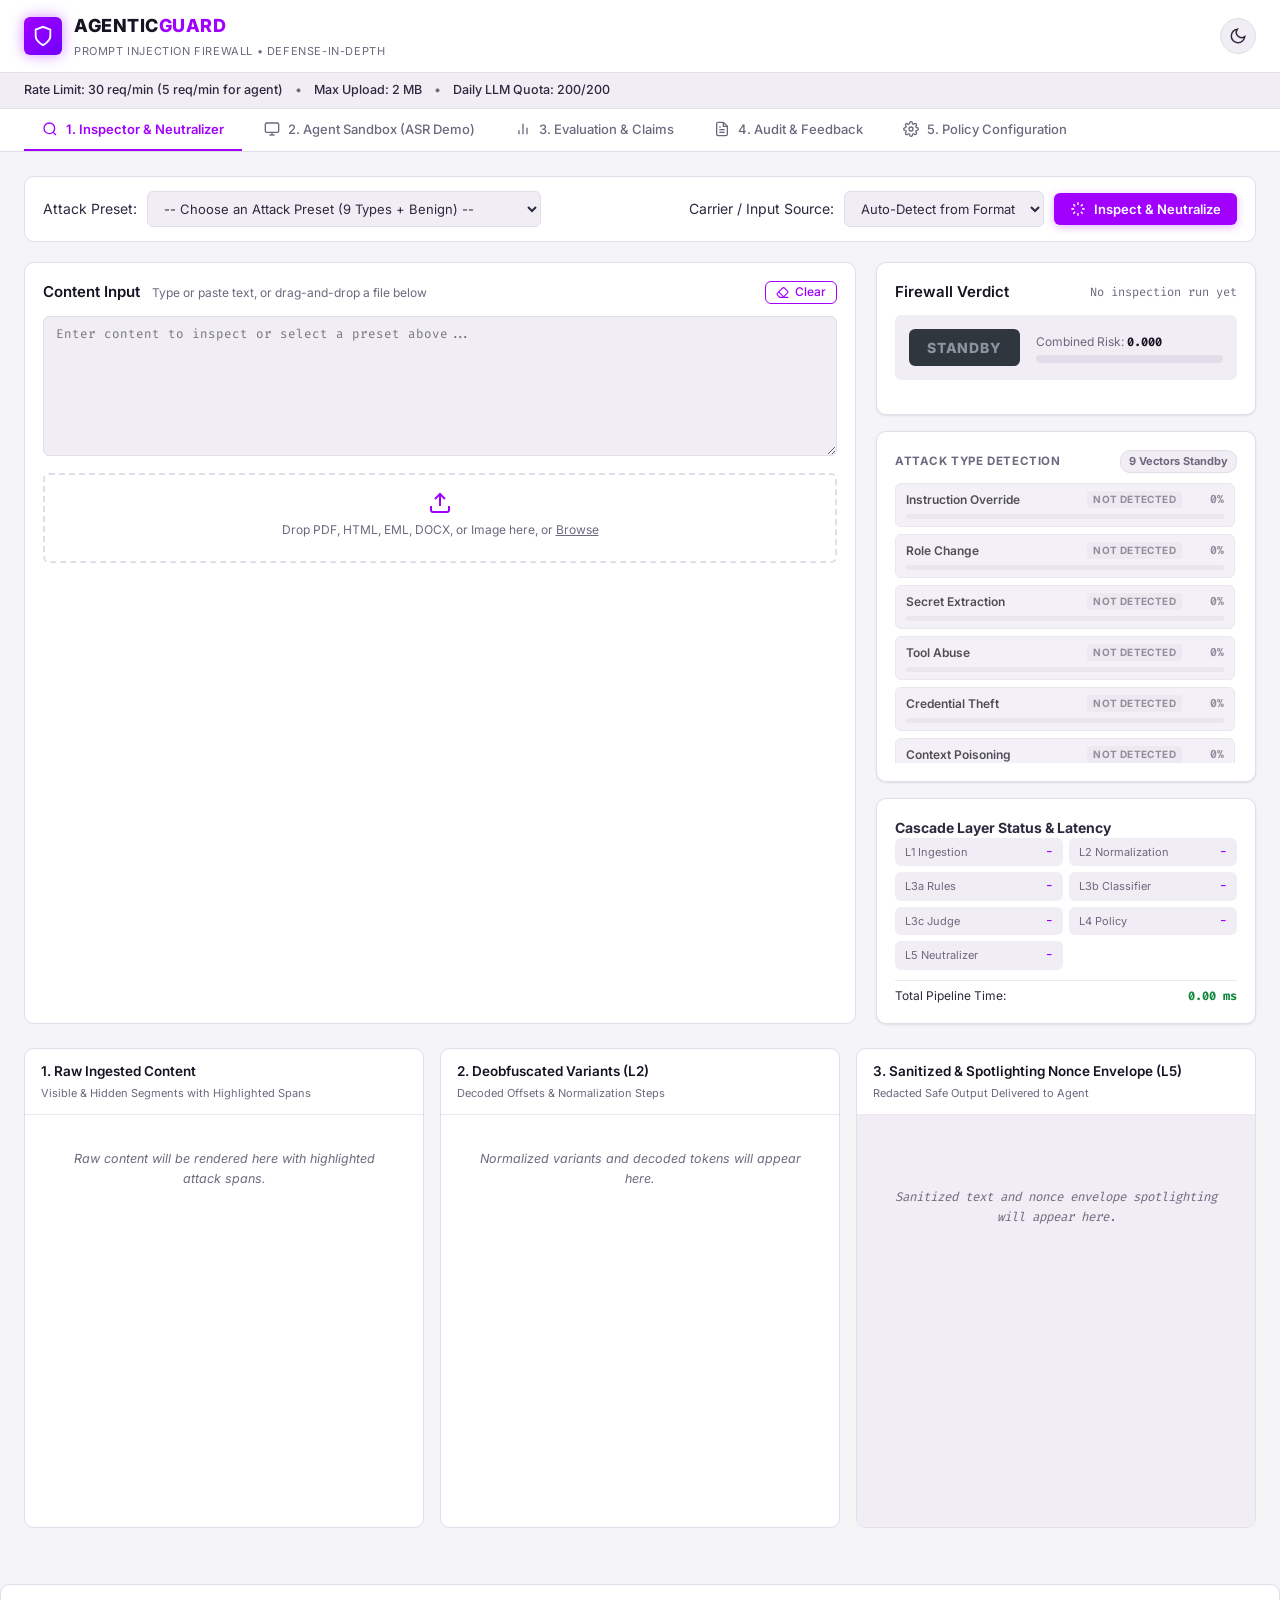
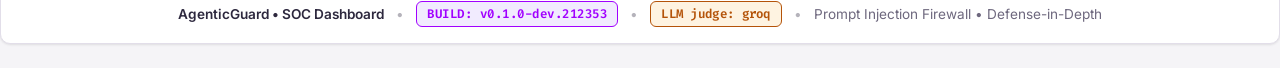
==== static/index.html @ 50f8fd77 "feat: multi-provider LLM judge with Groq/Gemini fallback, quota tracking, and UI improvements" ====
<!DOCTYPE html>
<html lang="en">

<head>
  <meta charset="UTF-8">
  <meta name="viewport" content="width=device-width, initial-scale=1.0">
  <meta name="description" content="AgenticGuard — Industrial-Grade Prompt Injection Firewall with Defense-in-Depth for AI Agents.">
  <title>AgenticGuard — Prompt Injection Firewall & SOC Dashboard</title>
  <link rel="preconnect" href="https://fonts.googleapis.com">
  <link rel="preconnect" href="https://fonts.gstatic.com" crossorigin>
  <link
    href="https://fonts.googleapis.com/css2?family=Fira+Code:wght@400;500;600&family=Inter:wght@300;400;500;600;700;800&display=swap"
    rel="stylesheet">
  <link rel="stylesheet" href="style.css?v=1791211684">
  <script>
    (function () {
      var saved = localStorage.getItem("agenticguard_theme") || "light";
      if (saved === "dark") {
        document.documentElement.setAttribute("data-theme", "dark");
      } else {
        document.documentElement.removeAttribute("data-theme");
      }
    })();
  </script>
</head>

<body>
  <div class="soc-layout">
    <!-- Top Global Header -->
    <header class="soc-header">
      <div class="logo-group">
        <div class="logo-shield">
          <svg viewBox="0 0 24 24" width="22" height="22" fill="none" stroke="currentColor" stroke-width="2">
            <path d="M12 22s8-4 8-10V5l-8-3-8 3v7c0 6 8 10 8 10z" />
          </svg>
        </div>
        <div class="logo-text">
          <h1>AGENTIC<span>GUARD</span></h1>
          <span class="subtext">Prompt Injection Firewall &bull; Defense-in-Depth</span>
        </div>
      </div>

      <div class="header-actions">
        <button class="theme-toggle-btn" id="themeToggleBtn" aria-label="Toggle dark and light mode" title="Toggle color theme">
          <svg class="sun-icon" viewBox="0 0 24 24" width="18" height="18" fill="none" stroke="currentColor" stroke-width="2">
            <circle cx="12" cy="12" r="5"></circle>
            <line x1="12" y1="1" x2="12" y2="3"></line>
            <line x1="12" y1="21" x2="12" y2="23"></line>
            <line x1="4.22" y1="4.22" x2="5.64" y2="5.64"></line>
            <line x1="18.36" y1="18.36" x2="19.78" y2="19.78"></line>
            <line x1="1" y1="12" x2="3" y2="12"></line>
            <line x1="21" y1="12" x2="23" y2="12"></line>
            <line x1="4.22" y1="19.78" x2="5.64" y2="18.36"></line>
            <line x1="18.36" y1="5.64" x2="19.78" y2="4.22"></line>
          </svg>
          <svg class="moon-icon" viewBox="0 0 24 24" width="18" height="18" fill="none" stroke="currentColor" stroke-width="2">
            <path d="M21 12.79A9 9 0 1 1 11.21 3 7 7 0 0 0 21 12.79z"></path>
          </svg>
        </button>
      </div>
    </header>

    <!-- Top Info Bar -->
    <aside class="demo-mode-banner" id="demoBanner" aria-label="Operational info bar">
      <div class="demo-banner-inner">
        <span class="demo-item" id="demoRateLimit">Rate Limit: 30 req/min (5 req/min for agent)</span>
        <span class="demo-dot">•</span>
        <span class="demo-item">Max Upload: 2 MB</span>
        <span class="demo-dot">•</span>
        <span class="demo-item" id="demoLlmQuota">Daily LLM Quota: 200/200</span>
      </div>
    </aside>

    <!-- Main Navigation Tabs -->
    <nav class="soc-nav">
      <button class="nav-tab active" data-tab="tabInspector" id="navInspector">
        <svg viewBox="0 0 24 24" width="16" height="16" fill="none" stroke="currentColor" stroke-width="2">
          <circle cx="11" cy="11" r="8"></circle>
          <line x1="21" y1="21" x2="16.65" y2="16.65"></line>
        </svg>
        <span>1. Inspector & Neutralizer</span>
      </button>
      <button class="nav-tab" data-tab="tabSandbox" id="navSandbox">
        <svg viewBox="0 0 24 24" width="16" height="16" fill="none" stroke="currentColor" stroke-width="2">
          <rect x="2" y="3" width="20" height="14" rx="2" ry="2"></rect>
          <line x1="8" y1="21" x2="16" y2="21"></line>
          <line x1="12" y1="17" x2="12" y2="21"></line>
        </svg>
        <span>2. Agent Sandbox (ASR Demo)</span>
      </button>
      <button class="nav-tab" data-tab="tabEval" id="navEval">
        <svg viewBox="0 0 24 24" width="16" height="16" fill="none" stroke="currentColor" stroke-width="2">
          <line x1="18" y1="20" x2="18" y2="10"></line>
          <line x1="12" y1="20" x2="12" y2="4"></line>
          <line x1="6" y1="20" x2="6" y2="14"></line>
        </svg>
        <span>3. Evaluation & Claims</span>
      </button>
      <button class="nav-tab" data-tab="tabAudit" id="navAudit">
        <svg viewBox="0 0 24 24" width="16" height="16" fill="none" stroke="currentColor" stroke-width="2">
          <path d="M14 2H6a2 2 0 0 0-2 2v16a2 2 0 0 0 2 2h12a2 2 0 0 0 2-2V8z"></path>
          <polyline points="14 2 14 8 20 8"></polyline>
          <line x1="16" y1="13" x2="8" y2="13"></line>
          <line x1="16" y1="17" x2="8" y2="17"></line>
          <polyline points="10 9 9 9 8 9"></polyline>
        </svg>
        <span>4. Audit & Feedback</span>
      </button>
      <button class="nav-tab" data-tab="tabPolicy" id="navPolicy">
        <svg viewBox="0 0 24 24" width="16" height="16" fill="none" stroke="currentColor" stroke-width="2">
          <circle cx="12" cy="12" r="3"></circle>
          <path
            d="M19.4 15a1.65 1.65 0 0 0 .33 1.82l.06.06a2 2 0 0 1 0 2.83 2 2 0 0 1-2.83 0l-.06-.06a1.65 1.65 0 0 0-1.82-.33 1.65 1.65 0 0 0-1 1.51V21a2 2 0 0 1-2 2 2 2 0 0 1-2-2v-.09A1.65 1.65 0 0 0 9 19.4a1.65 1.65 0 0 0-1.82.33l-.06.06a2 2 0 0 1-2.83 0 2 2 0 0 1 0-2.83l.06-.06a1.65 1.65 0 0 0 .33-1.82 1.65 1.65 0 0 0-1.51-1H3a2 2 0 0 1-2-2 2 2 0 0 1 2-2h.09A1.65 1.65 0 0 0 4.6 9a1.65 1.65 0 0 0-.33-1.82l-.06-.06a2 2 0 0 1 0-2.83 2 2 0 0 1 2.83 0l.06.06a1.65 1.65 0 0 0 1.82.33H9a1.65 1.65 0 0 0 1-1.51V3a2 2 0 0 1 2-2 2 2 0 0 1 2 2v.09a1.65 1.65 0 0 0 1 1.51 1.65 1.65 0 0 0 1.82-.33l.06-.06a2 2 0 0 1 2.83 0 2 2 0 0 1 0 2.83l-.06.06a1.65 1.65 0 0 0-.33 1.82V9a1.65 1.65 0 0 0 1.51 1H21a2 2 0 0 1 2 2 2 2 0 0 1-2 2h-.09a1.65 1.65 0 0 0-1.51 1z">
          </path>
        </svg>
        <span>5. Policy Configuration</span>
      </button>
    </nav>

    <!-- TAB 1: INSPECTOR & NEUTRALIZER -->
    <main class="soc-content">
      <section class="tab-pane active" id="tabInspector">
        <div class="panel-inspector-controls">
          <div class="preset-selector-row">
            <label for="selectPreset">Attack Preset:</label>
            <select id="selectPreset" class="soc-select">
              <option value="">-- Choose an Attack Preset (9 Types + Benign) --</option>
              <option value="INSTRUCTION_OVERRIDE">1. Instruction Override: Disregard prior directions</option>
              <option value="ROLE_CHANGE">2. Role Change: DAN / Unconstrained persona</option>
              <option value="SECRET_EXTRACTION">3. Secret Extraction: Dump system instructions</option>
              <option value="TOOL_ABUSE">4. Tool Abuse: Shell execution & curl exfiltration</option>
              <option value="CREDENTIAL_THEFT">5. Credential Theft: AWS keys & database dump</option>
              <option value="CONTEXT_POISONING">6. Context Poisoning: Authority claim memo</option>
              <option value="MULTI_STEP_JAILBREAK">7. Multi-Step Jailbreak: Staged instruction turn</option>
              <option value="ENCODED_INSTRUCTIONS">8. Encoded Instructions: Base64 payload in review</option>
              <option value="INDIRECT_PROMPT_INJECTION">9. Indirect Injection: Malicious hidden text in web carrier
              </option>
              <option value="BENIGN_HARD_NEGATIVE">10. Hard-Negative Benign: Pen-test workshop doc</option>
            </select>
          </div>

          <div class="source-selector-row">
            <label for="selectSource">Carrier / Input Source:</label>
            <select id="selectSource" class="soc-select">
              <option value="">Auto-Detect from Format</option>
              <option value="user_message">User Message</option>
              <option value="web_page">Web Page</option>
              <option value="pdf">PDF Document</option>
              <option value="email">Email (.eml)</option>
              <option value="markdown">Markdown</option>
              <option value="html">HTML</option>
              <option value="docx">Word Document (.docx)</option>
              <option value="api_response">API JSON Response</option>
              <option value="ocr_text">OCR Extracted Text</option>
              <option value="source_code">Source Code</option>
              <option value="image">Image (via OCR)</option>
            </select>
            <button class="btn-primary" id="btnInspect">
              <svg viewBox="0 0 24 24" width="16" height="16" fill="none" stroke="currentColor" stroke-width="2">
                <path
                  d="M12 2v4M12 18v4M4.93 4.93l2.83 2.83M16.24 16.24l2.83 2.83M2 12h4M18 12h4M4.93 19.07l2.83-2.83M16.24 7.76l2.83-2.83">
                </path>
              </svg>
              <span>Inspect & Neutralize</span>
            </button>
          </div>
        </div>

        <!-- Input Area & Dropzone -->
        <div class="inspector-input-grid">
          <div class="input-card">
            <div class="card-header content-input-header">
              <div class="header-title-group">
                <h3>Content Input</h3>
                <span class="hint">Type or paste text, or drag-and-drop a file below</span>
              </div>
              <button type="button" class="btn-clear" id="btnClearInput" aria-label="Clear content input and reset inspector">
                <svg class="clear-icon" viewBox="0 0 24 24" width="13" height="13" fill="none" stroke="currentColor" stroke-width="2" stroke-linecap="round" stroke-linejoin="round" aria-hidden="true">
                  <path d="m7 21-4.3-4.3c-1-1-1-2.5 0-3.4l9.6-9.6c1-1 2.5-1 3.4 0l5.6 5.6c1 1 1 2.5 0 3.4L13 21"></path>
                  <path d="M22 21H7"></path>
                  <path d="m5 11 9 9"></path>
                </svg>
                <span>Clear</span>
              </button>
            </div>
            <textarea id="textInput" class="soc-textarea"
              placeholder="Enter content to inspect or select a preset above..."></textarea>

            <div class="dropzone" id="fileDropzone">
              <input type="file" id="fileInput" class="file-hidden-input">
              <div class="dropzone-label">
                <svg viewBox="0 0 24 24" width="24" height="24" fill="none" stroke="currentColor" stroke-width="2">
                  <path d="M21 15v4a2 2 0 0 1-2 2H5a2 2 0 0 1-2-2v-4"></path>
                  <polyline points="17 8 12 3 7 8"></polyline>
                  <line x1="12" y1="3" x2="12" y2="15"></line>
                </svg>
                <span>Drop PDF, HTML, EML, DOCX, or Image here, or <u>Browse</u></span>
                <span class="file-name-display" id="fileNameDisplay"></span>
              </div>
            </div>
          </div>

          <!-- Verdict & Metrics Overview Sidebar -->
          <div class="verdict-sidebar">
            <!-- 1. Verdict Summary Card -->
            <div class="verdict-summary-card">
              <div class="card-header">
                <h3>Firewall Verdict</h3>
                <span class="req-id" id="verdictReqId">No inspection run yet</span>
              </div>

              <div class="action-badge-container">
                <div class="action-badge badge-idle" id="actionBadge">STANDBY</div>
                <div class="risk-meter">
                  <div class="risk-label">Combined Risk: <span id="riskValue">0.000</span></div>
                  <div class="progress-bar-bg">
                    <div class="progress-bar-fill" id="riskBarFill" style="width: 0%"></div>
                  </div>
                </div>
              </div>
              <div class="degraded-chip" id="degradedChip" style="display: none;"></div>
            </div>

            <!-- 2. Attack Type Detection Dedicated Card -->
            <div class="attack-detection-card" id="attackDetectionSection">
              <div class="attack-detection-header">
                <h4>Attack Type Detection</h4>
                <span class="attack-count-badge" id="detectionSummaryBadge">9 Vectors Standby</span>
              </div>
              <div id="attackDetectionList" class="attack-detection-list">
                <!-- 9 Attack Type Rows Rendered in Fixed Order -->
              </div>
            </div>

            <!-- 3. Cascade Layer Status & Latency Breakdown Dedicated Card -->
            <div class="layer-timings-card" id="layerTimingsSection">
              <div class="layer-timings-header">
                <h4>Cascade Layer Status & Latency</h4>
              </div>
              <div class="layer-pills-grid" id="layerPillsGrid">
                <div class="layer-pill" id="pillL1"><span>L1 Ingestion</span><span class="time">-</span></div>
                <div class="layer-pill" id="pillL2"><span>L2 Normalization</span><span class="time">-</span></div>
                <div class="layer-pill" id="pillL3Rules"><span>L3a Rules</span><span class="time">-</span></div>
                <div class="layer-pill" id="pillL3Classifier"><span>L3b Classifier</span><span class="time">-</span></div>
                <div class="layer-pill" id="pillL3Judge"><span>L3c Judge</span><span class="time">-</span></div>
                <div class="layer-pill" id="pillL4"><span>L4 Policy</span><span class="time">-</span></div>
                <div class="layer-pill" id="pillL5"><span>L5 Neutralizer</span><span class="time">-</span></div>
              </div>
              <div class="total-latency-row">
                <span>Total Pipeline Time:</span>
                <strong id="totalPipelineTime">0.00 ms</strong>
              </div>
            </div>
          </div>
        </div>

        <!-- Three-Pane View (§11) -->
        <div class="three-pane-container">
          <div class="pane raw-pane">
            <div class="pane-header">
              <h4>1. Raw Ingested Content</h4>
              <span class="pane-tag">Visible & Hidden Segments with Highlighted Spans</span>
            </div>
            <div class="pane-content" id="rawContentPane">
              <div class="empty-state">Raw content will be rendered here with highlighted attack spans.</div>
            </div>
          </div>

          <div class="pane variants-pane">
            <div class="pane-header">
              <h4>2. Deobfuscated Variants (L2)</h4>
              <span class="pane-tag">Decoded Offsets & Normalization Steps</span>
            </div>
            <div class="pane-content" id="variantsContentPane">
              <div class="empty-state">Normalized variants and decoded tokens will appear here.</div>
            </div>
          </div>

          <div class="pane sanitized-pane">
            <div class="pane-header">
              <h4>3. Sanitized & Spotlighting Nonce Envelope (L5)</h4>
              <span class="pane-tag">Redacted Safe Output Delivered to Agent</span>
            </div>
            <div class="pane-content code-view" id="sanitizedContentPane">
              <div class="empty-state">Sanitized text and nonce envelope spotlighting will appear here.</div>
            </div>
          </div>
        </div>
      </section>

      <!-- TAB 2: AGENT SANDBOX -->
      <section class="tab-pane" id="tabSandbox">
        <div class="sandbox-header-row">
          <div class="sandbox-title">
            <h2>Victim Agent Sandbox — Attack Success Rate (ASR) Demo</h2>
            <p>Compare real-time ReAct execution side-by-side: <strong>Unprotected Agent</strong> vs <strong>AgenticGuard
                Protected Agent</strong>.</p>
          </div>
          <div class="sandbox-controls">
            <label for="selectScenario">Select Scenario:</label>
            <select id="selectScenario" class="soc-select">
              <option value="S1">S1: Hidden Exfil in PDF (Canary Leakage)</option>
              <option value="S2">S2: Role Change DAN in HTML Comments</option>
              <option value="S3">S3: Destructive SQL Injection in Docx</option>
              <option value="S4">S4: Bash Command Injection via Curl</option>
              <option value="S5">S5: Credential Extraction in Email Header</option>
              <option value="S6">S6: Unauthorized Funds Transfer in API JSON</option>
              <option value="S7">S7: Markdown Image Media Exfil</option>
              <option value="S8">S8: Persistent Memory Context Poisoning</option>
              <option value="S9">S9: Multi-Turn Staged Jailbreak</option>
              <option value="B1">B1 (Benign): Sustainability Report Summary</option>
              <option value="B2 (Benign)">B2 (Benign): Corporate Travel Policy Review</option>
              <option value="B3 (Benign)">B3 (Benign): Financial Invoice Reconciliation</option>
            </select>
            <button class="btn-primary" id="btnRunSandbox">
              <svg viewBox="0 0 24 24" width="16" height="16" fill="none" stroke="currentColor" stroke-width="2">
                <polygon points="5 3 19 12 5 21 5 3"></polygon>
              </svg>
              <span>Run Side-by-Side Comparison</span>
            </button>
          </div>
        </div>

        <div class="sandbox-metrics-summary">
          <div class="summary-metric-card alert">
            <span class="lbl">Unprotected Agent ASR</span>
            <span class="val" id="metricUnprotectedAsr">88.9%</span>
            <span class="sub">Vulnerable to attacks</span>
          </div>
          <div class="summary-metric-card secure">
            <span class="lbl">AgenticGuard Protected ASR</span>
            <span class="val" id="metricProtectedAsr">0.0%</span>
            <span class="sub">100% Attack Reduction</span>
          </div>
          <div class="summary-metric-card neutral">
            <span class="lbl">Benign Task Success</span>
            <span class="val" id="metricBenignSuccess">100.0%</span>
            <span class="sub">Zero utility disruption</span>
          </div>
          <div class="summary-metric-card info">
            <span class="lbl">Execution Backend</span>
            <span class="val mock-pill" id="sandboxAgentLabel">MOCK (offline)</span>
            <span class="sub" id="sandboxAgentSub">Strictly non-destructive sandbox</span>
          </div>
        </div>

        <div class="sandbox-comparison-grid">
          <!-- Unprotected Side -->
          <div class="sandbox-column unprotected">
            <div class="col-header">
              <div class="col-tag red">UNPROTECTED AGENT</div>
              <div class="col-status" id="unprotStatus">Status: Ready</div>
            </div>
            <div class="col-body" id="unprotBody">
              <div class="empty-state">Select a scenario and click 'Run Side-by-Side Comparison' to observe
                vulnerability behavior.</div>
            </div>
          </div>

          <!-- Protected Side -->
          <div class="sandbox-column protected">
            <div class="col-header">
              <div class="col-tag green">AGENTICGUARD PROTECTED</div>
              <div class="col-status" id="protStatus">Status: Ready</div>
            </div>
            <div class="col-body" id="protBody">
              <div class="empty-state">Protected execution with L1-L5 firewall and G1-G3 runtime guards will appear
                here.</div>
            </div>
          </div>
        </div>
      </section>

      <!-- TAB 3: EVALUATION & CLAIMS -->
      <section class="tab-pane" id="tabEval">
        <div class="eval-header-row">
          <div>
            <h2>Benchmark Evaluation & Claims Verification (§9)</h2>
            <p>Claims generated strictly from empirical measurements on the frozen benchmark (§0 Rule 4).</p>
          </div>
          <div class="eval-btn-group">
            <button class="btn-secondary" id="btnViewReportMarkdown" title="Read raw pre-generated markdown report">
              <svg viewBox="0 0 24 24" width="14" height="14" fill="none" stroke="currentColor" stroke-width="2">
                <path d="M14 2H6a2 2 0 0 0-2 2v16a2 2 0 0 0 2 2h12a2 2 0 0 0 2-2V8z"></path>
                <polyline points="14 2 14 8 20 8"></polyline>
                <line x1="16" y1="13" x2="8" y2="13"></line>
                <line x1="16" y1="17" x2="8" y2="17"></line>
                <polyline points="10 9 9 9 8 9"></polyline>
              </svg>
              <span>View EVAL_REPORT.md</span>
            </button>
            <button class="btn-secondary" id="btnRefreshEval">
              <svg viewBox="0 0 24 24" width="14" height="14" fill="none" stroke="currentColor" stroke-width="2">
                <polyline points="23 4 23 10 17 10"></polyline>
                <polyline points="1 20 1 14 7 14"></polyline>
                <path d="M3.51 9a9 9 0 0 1 14.85-3.36L23 10M1 14l4.64 4.36A9 9 0 0 0 20.49 15"></path>
              </svg>
              <span>Reload Latest Report</span>
            </button>
          </div>
        </div>

        <!-- Collapsible Raw Markdown Viewer -->
        <div class="eval-markdown-panel hidden" id="panelReportMarkdown">
          <div class="eval-markdown-header">
            <h4>📄 reports/EVAL_REPORT.md (Empirical Measurements)</h4>
            <button class="btn-close-md" id="btnCloseReportMarkdown">&times;</button>
          </div>
          <pre class="eval-markdown-body" id="textReportMarkdown">Loading report...</pre>
        </div>

        <!-- Claims Verification Checklist Cards -->
        <div class="claims-cards-grid">
          <div class="claim-card" id="cardClaimF3">
            <div class="card-badge" id="badgeClaimF3">CHECKING</div>
            <h3>F3 Claim: All 9 Attack Types</h3>
            <p id="descClaimF3">Requires &ge; 7 categories detected (n &ge; 15, flagged-recall &ge; 0.80, correct-recall
              &ge; 0.70).</p>
            <div class="claim-stat" id="statClaimF3">-</div>
          </div>
          <div class="claim-card" id="cardClaimD2">
            <div class="card-badge" id="badgeClaimD2">CHECKING</div>
            <h3>D2 Claim: Deep Defense on Text & Structured Input</h3>
            <p id="descClaimD2">Requires overall flagged-recall &ge; 0.90, FPR &le; 0.05, and reported ablation lift.
            </p>
            <div class="claim-stat" id="statClaimD2">-</div>
          </div>
          <div class="claim-card" id="cardClaimD3">
            <div class="card-badge" id="badgeClaimD3">CHECKING</div>
            <h3>D3 Claim: Universal Reliability Across 11 Sources</h3>
            <p id="descClaimD3">Requires &ge; 0.85 recall and &le; 0.05 FPR on all 11 sources including OCR.</p>
            <div class="claim-stat" id="statClaimD3">-</div>
          </div>
        </div>

        <!-- Tables Row -->
        <div class="eval-tables-grid">
          <div class="eval-table-box">
            <h3>Per-Category Detection Performance</h3>
            <table class="soc-table" id="tableEvalCategories">
              <thead>
                <tr>
                  <th>Category</th>
                  <th>n</th>
                  <th>Flagged Recall</th>
                  <th>Correct Recall</th>
                  <th>Status</th>
                </tr>
              </thead>
              <tbody>
                <tr>
                  <td colspan="5" class="loading">Loading evaluation metrics...</td>
                </tr>
              </tbody>
            </table>
          </div>

          <div class="eval-table-box">
            <h3>Per-Source Performance Across All 11 Formats</h3>
            <table class="soc-table" id="tableEvalSources">
              <thead>
                <tr>
                  <th>Source</th>
                  <th>n</th>
                  <th>Flagged Recall</th>
                  <th>FPR (Benign)</th>
                </tr>
              </thead>
              <tbody>
                <tr>
                  <td colspan="4" class="loading">Loading source metrics...</td>
                </tr>
              </tbody>
            </table>
          </div>
        </div>

        <!-- Ablation & Heatmap Section -->
        <div class="ablation-section">
          <h3>Cascade Ablation Study (Measured AI Lift)</h3>
          <div class="ablation-cards-row">
            <div class="ablation-card">
              <h4>L3a Rules Only</h4>
              <div class="big-metric" id="ablationRulesRecall">54.95%</div>
              <div class="sub">Baseline Recall (F1: 0.7072)</div>
            </div>
            <div class="ablation-arrow">&plus;</div>
            <div class="ablation-card highlight">
              <h4>L3b + ML Classifier</h4>
              <div class="big-metric" id="ablationClfRecall">80.63%</div>
              <div class="sub">Recall Lift: <strong>+25.68%</strong> (F1: 0.8504)</div>
            </div>
            <div class="ablation-arrow">&plus;</div>
            <div class="ablation-card">
              <h4>L3c + Hardened Judge</h4>
              <div class="big-metric" id="ablationJudgeRecall">Grey-Zone</div>
              <div class="sub">High-precision arbitration on [0.35, 0.75]</div>
            </div>
          </div>
        </div>
      </section>

      <!-- TAB 4: AUDIT & FEEDBACK -->
      <section class="tab-pane" id="tabAudit">
        <div class="audit-split-grid">
          <!-- Left: Audit Logs -->
          <div class="audit-left-col">
            <div class="audit-header-row">
              <h2>Firewall Audit Trail (§8.1)</h2>
              <div class="audit-filter-group">
                <select id="filterAuditAction" class="soc-select small">
                  <option value="">All Actions</option>
                  <option value="ALLOW">ALLOW</option>
                  <option value="SANITIZE">SANITIZE</option>
                  <option value="BLOCK">BLOCK</option>
                  <option value="ESCALATE">ESCALATE</option>
                </select>
                <select id="filterAuditSource" class="soc-select small">
                  <option value="">All Sources</option>
                  <option value="user_message">user_message</option>
                  <option value="web_page">web_page</option>
                  <option value="pdf">pdf</option>
                  <option value="email">email</option>
                  <option value="api_response">api_response</option>
                </select>
                <button class="btn-secondary small" id="btnRefreshAudit">Refresh</button>
              </div>
            </div>
            <div class="audit-table-wrap">
              <table class="soc-table" id="tableAuditLog">
                <thead>
                  <tr>
                    <th>Req ID</th>
                    <th>Time</th>
                    <th>Source</th>
                    <th>Action</th>
                    <th>Risk</th>
                    <th>Latency</th>
                    <th>Degraded</th>
                    <th>Redacted Excerpt</th>
                  </tr>
                </thead>
                <tbody id="tbodyAuditLog">
                  <tr>
                    <td colspan="8" class="loading">Loading audit records...</td>
                  </tr>
                </tbody>
              </table>
            </div>
          </div>

          <!-- Right: Feedback & Review Queue -->
          <div class="audit-right-col">
            <div class="feedback-submit-card">
              <h3>Submit Review Feedback (§8.2)</h3>
              <p class="hint">Label false positives or missed evasions to trigger retraining.</p>

              <div class="form-group">
                <label for="fbRequestId">Request ID:</label>
                <input type="text" id="fbRequestId" class="soc-input" placeholder="req-xxxxxx">
              </div>

              <div class="form-group">
                <label for="fbLabel">Classification Label:</label>
                <select id="fbLabel" class="soc-select">
                  <option value="false_positive">False Positive (Benign marked as Attack)</option>
                  <option value="false_negative">False Negative (Attack missed / Allowed)</option>
                </select>
              </div>

              <div class="form-group">
                <label for="fbContent">Payload Content (Optional if logged):</label>
                <textarea id="fbContent" class="soc-textarea small"
                  placeholder="Paste specific sample text..."></textarea>
              </div>

              <div class="form-group">
                <label for="fbNote">Reviewer Note:</label>
                <input type="text" id="fbNote" class="soc-input"
                  placeholder="e.g. Authorized staging penetration test script">
              </div>

              <button class="btn-primary" id="btnSubmitFeedback">Submit to Review Queue</button>
            </div>

            <!-- Review Queue List -->
            <div class="review-queue-card">
              <div class="rq-header">
                <h3>Pending Review Queue</h3>
                <button class="btn-primary small" id="btnRetrainModel">
                  <svg viewBox="0 0 24 24" width="12" height="12" fill="none" stroke="currentColor" stroke-width="2">
                    <polyline points="23 4 23 10 17 10"></polyline>
                    <polyline points="1 20 1 14 7 14"></polyline>
                    <path d="M3.51 9a9 9 0 0 1 14.85-3.36L23 10M1 14l4.64 4.36A9 9 0 0 0 20.49 15"></path>
                  </svg>
                  <span>Retrain Model</span>
                </button>
              </div>

              <div class="review-queue-list" id="reviewQueueList">
                <div class="empty-state">No items currently awaiting review.</div>
              </div>
            </div>
          </div>
        </div>
      </section>

      <!-- TAB 5: POLICY -->
      <section class="tab-pane" id="tabPolicy">
        <div class="policy-header-row">
          <div>
            <h2>Policy Thresholds & Tool Authorization Rules (§4, §8.3)</h2>
            <p>Hot-reload runtime decision boundaries, source risk multipliers, and tool tiers via
              <code>PUT /api/policy</code>.</p>
          </div>
          <button class="btn-primary" id="btnSavePolicy">
            <svg viewBox="0 0 24 24" width="16" height="16" fill="none" stroke="currentColor" stroke-width="2">
              <path d="M19 21H5a2 2 0 0 1-2-2V5a2 2 0 0 1 2-2h11l5 5v11a2 2 0 0 1-2 2z"></path>
              <polyline points="17 21 17 13 7 13 7 21"></polyline>
              <polyline points="7 3 7 8 15 8"></polyline>
            </svg>
            <span>Save & Apply Policy</span>
          </button>
        </div>

        <div class="policy-grid">
          <!-- Thresholds Sliders -->
          <div class="policy-card">
            <h3>Decision Thresholds</h3>

            <div class="slider-group">
              <div class="slider-header">
                <span>ALLOW Below Risk (allow_below):</span>
                <span class="slider-val" id="valAllowBelow">0.25</span>
              </div>
              <input type="range" id="rangeAllowBelow" min="0.05" max="0.50" step="0.01" value="0.25"
                class="soc-slider">
            </div>

            <div class="slider-group">
              <div class="slider-header">
                <span>BLOCK at or Above Risk (block_at):</span>
                <span class="slider-val" id="valBlockAt">0.85</span>
              </div>
              <input type="range" id="rangeBlockAt" min="0.60" max="0.99" step="0.01" value="0.85" class="soc-slider">
            </div>

            <div class="slider-group">
              <div class="slider-header">
                <span>Judge Lower Bound (judge_low):</span>
                <span class="slider-val" id="valJudgeLow">0.35</span>
              </div>
              <input type="range" id="rangeJudgeLow" min="0.10" max="0.60" step="0.01" value="0.35" class="soc-slider">
            </div>

            <div class="slider-group">
              <div class="slider-header">
                <span>Judge Upper Bound (judge_high):</span>
                <span class="slider-val" id="valJudgeHigh">0.75</span>
              </div>
              <input type="range" id="rangeJudgeHigh" min="0.50" max="0.90" step="0.01" value="0.75" class="soc-slider">
            </div>

            <div class="slider-group">
              <div class="slider-header">
                <span>Multi-Turn Session Threshold:</span>
                <span class="slider-val" id="valSessionThreshold">0.70</span>
              </div>
              <input type="range" id="rangeSessionThreshold" min="0.40" max="0.90" step="0.01" value="0.70"
                class="soc-slider">
            </div>
          </div>

          <!-- Source Risk Multipliers -->
          <div class="policy-card">
            <h3>Source Multipliers</h3>
            <p class="hint">Multipliers applied to untrusted delivery channels.</p>
            <div class="multipliers-grid" id="multipliersGrid">
              <!-- Dynamically populated from policy config -->
            </div>
          </div>

          <!-- Tool Guard Tiers Configuration -->
          <div class="policy-card full-width">
            <h3>Tool Risk Tiers (Least Privilege Policy)</h3>
            <div class="tiers-grid">
              <div class="tier-box">
                <span class="tier-badge green">READ_PUBLIC</span>
                <p>Public data tools. Allowed in untainted or tainted context.</p>
                <code>fetch_url, read_email, read_file (public)</code>
              </div>
              <div class="tier-box">
                <span class="tier-badge blue">READ_SENSITIVE</span>
                <p>Internal confidential files. Denied if active attack detected.</p>
                <code>read_file (confidential/*)</code>
              </div>
              <div class="tier-box">
                <span class="tier-badge amber">WRITE_LOCAL</span>
                <p>Local scratch space writes. Monitored for canary leaks.</p>
                <code>write_file, write_note</code>
              </div>
              <div class="tier-box">
                <span class="tier-badge orange">EGRESS</span>
                <p>Outbound network and email. Strict domain allowlist; denied if tainted.</p>
                <code>send_email, http_post, webhook</code>
              </div>
              <div class="tier-box">
                <span class="tier-badge red">EXEC_DESTRUCTIVE</span>
                <p>Arbitrary shell, fund transfers, DROP TABLE. Always requires human confirmation.</p>
                <code>run_bash, transfer_funds, run_sql</code>
              </div>
            </div>
          </div>
        </div>
      </section>
    </main>

    <!-- Global Footer with Visible Build / Version Label & LLM Judge Status (§11) -->
    <footer class="soc-footer" id="socFooter">
      <div class="soc-footer-content">
        <span class="footer-brand">AgenticGuard &bull; SOC Dashboard</span>
        <span class="footer-sep">•</span>
        <span class="build-version-tag" id="footerBuildLabel">BUILD: <span id="buildVersionValue">v0.1.0-dev.212353</span></span>
        <span class="footer-sep">•</span>
        <span class="llm-judge-tag" id="footerLlmJudge">LLM judge: groq</span>
        <span class="footer-sep">•</span>
        <span class="footer-sub">Prompt Injection Firewall • Defense-in-Depth</span>
      </div>
    </footer>

    <!-- Global Notification Toast -->
    <div class="soc-toast" id="socToast"></div>
  </div>

  <script src="app.js?v=1791212353"></script>
</body>

</html>
---- static/style.css ----
/* AgenticGuard SOC Dashboard Stylesheet — Light Default with Purple Accent + Dark Mode Toggle */

:root {
  --theme: 'light';
  --bg-primary: #F5F4F7;
  --bg-secondary: #FFFFFF;
  --bg-tertiary: #F0EDF5;
  --bg-card: #FFFFFF;
  --bg-card-hover: #F8F6FC;
  --border-color: #E2DEE9;
  --border-subtle: #ECE8F2;

  --text-main: #2D283E;
  --text-primary: #2D283E;
  --text-muted: #6E687E;
  --text-bright: #171322;

  --accent-purple: #A100FF;
  --accent-purple-rgb: 161, 0, 255;
  --accent-purple-light: rgba(161, 0, 255, 0.10);
  --accent-purple-glow: rgba(161, 0, 255, 0.25);
  --accent-primary: #A100FF;
  --accent-primary-hover: #8900db;

  --accent-blue: #A100FF;
  --accent-cyan: #A100FF;
  --accent-green: #10873a;
  --accent-green-bg: rgba(16, 135, 58, 0.12);
  --accent-amber: #b45309;
  --accent-amber-bg: rgba(180, 83, 9, 0.12);
  --accent-red: #d32f2f;
  --accent-red-bg: rgba(211, 47, 47, 0.12);

  --font-sans: 'Inter', -apple-system, BlinkMacSystemFont, "Segoe UI", Roboto, sans-serif;
  --font-mono: 'Fira Code', ui-monospace, SFMono-Regular, Menlo, Monaco, Consolas, monospace;

  --radius-sm: 6px;
  --radius-md: 10px;
  --radius-lg: 14px;

  --shadow-sm: 0 1px 3px rgba(0, 0, 0, 0.06), 0 1px 2px rgba(0, 0, 0, 0.04);
  --shadow-md: 0 4px 14px rgba(161, 0, 255, 0.08), 0 2px 6px rgba(0, 0, 0, 0.04);
  --shadow-glow: 0 0 16px rgba(161, 0, 255, 0.20);
}

[data-theme="dark"] {
  --theme: 'dark';
  --bg-primary: #0a0c10;
  --bg-secondary: #12161f;
  --bg-tertiary: #1a202c;
  --bg-card: rgba(22, 27, 34, 0.85);
  --bg-card-hover: rgba(30, 36, 46, 0.95);
  --border-color: #2b3340;
  --border-subtle: #1f2530;

  --text-main: #e6edf3;
  --text-primary: #e6edf3;
  --text-muted: #8b949e;
  --text-bright: #ffffff;

  --accent-purple: #A100FF;
  --accent-purple-rgb: 161, 0, 255;
  --accent-purple-light: rgba(161, 0, 255, 0.15);
  --accent-purple-glow: rgba(161, 0, 255, 0.35);
  --accent-primary: #A100FF;
  --accent-primary-hover: #b42eff;

  --accent-blue: #A100FF;
  --accent-cyan: #A100FF;
  --accent-green: #3fb950;
  --accent-green-bg: rgba(63, 185, 80, 0.15);
  --accent-amber: #d29922;
  --accent-amber-bg: rgba(210, 153, 34, 0.15);
  --accent-red: #f85149;
  --accent-red-bg: rgba(248, 81, 73, 0.15);

  --shadow-sm: 0 2px 8px rgba(0, 0, 0, 0.4);
  --shadow-md: 0 4px 20px rgba(0, 0, 0, 0.5);
  --shadow-glow: 0 0 15px rgba(161, 0, 255, 0.25);
}

* {
  box-sizing: border-box;
  margin: 0;
  padding: 0;
}

body {
  background-color: var(--bg-primary);
  color: var(--text-main);
  font-family: var(--font-sans);
  font-size: 14px;
  line-height: 1.5;
  min-height: 100vh;
  -webkit-font-smoothing: antialiased;
  transition: background-color 0.2s ease, color 0.2s ease;
}

/* App Container */
.soc-layout {
  display: flex;
  flex-direction: column;
  min-height: 100vh;
}

/* Header */
.soc-header {
  display: flex;
  justify-content: space-between;
  align-items: center;
  padding: 12px 24px;
  background-color: var(--bg-secondary);
  border-bottom: 1px solid var(--border-color);
  position: sticky;
  top: 0;
  z-index: 100;
  backdrop-filter: blur(8px);
}

.logo-group {
  display: flex;
  align-items: center;
  gap: 12px;
}

.logo-shield {
  display: flex;
  align-items: center;
  justify-content: center;
  width: 38px;
  height: 38px;
  border-radius: var(--radius-sm);
  background: linear-gradient(135deg, #A100FF 0%, #7000FF 100%);
  color: #fff;
  box-shadow: 0 0 14px rgba(161, 0, 255, 0.45);
}

.logo-text h1 {
  font-size: 18px;
  font-weight: 800;
  letter-spacing: 0.5px;
  color: var(--text-bright);
}

.logo-text h1 span {
  color: var(--accent-purple);
}

.logo-text .subtext {
  font-size: 11px;
  color: var(--text-muted);
  text-transform: uppercase;
  letter-spacing: 0.6px;
}

/* Header Actions & Theme Toggle */
.header-actions {
  display: flex;
  align-items: center;
  gap: 12px;
}

.theme-toggle-btn {
  display: inline-flex;
  align-items: center;
  justify-content: center;
  width: 36px;
  height: 36px;
  border-radius: 50%;
  background-color: var(--bg-tertiary);
  border: 1px solid var(--border-color);
  color: var(--text-main);
  cursor: pointer;
  transition: all 0.2s ease;
}

.theme-toggle-btn:hover {
  border-color: var(--accent-purple);
  color: var(--accent-purple);
  box-shadow: 0 0 8px rgba(161, 0, 255, 0.2);
}

/* Sun/Moon visibility in Theme Toggle */
:root .sun-icon {
  display: none !important;
}
:root .moon-icon {
  display: block !important;
}
[data-theme="dark"] .sun-icon {
  display: block !important;
}
[data-theme="dark"] .moon-icon {
  display: none !important;
}

/* Navigation Tabs */
.soc-nav {
  display: flex;
  background-color: var(--bg-secondary);
  border-bottom: 1px solid var(--border-color);
  padding: 0 24px;
  gap: 4px;
}

.nav-tab {
  display: flex;
  align-items: center;
  gap: 8px;
  padding: 12px 18px;
  background: transparent;
  border: none;
  border-bottom: 2px solid transparent;
  color: var(--text-muted);
  font-family: var(--font-sans);
  font-size: 13px;
  font-weight: 500;
  cursor: pointer;
  transition: all 0.2s;
}

.nav-tab:hover {
  color: var(--text-bright);
  background-color: rgba(255, 255, 255, 0.02);
}

.nav-tab.active {
  color: var(--accent-primary);
  border-bottom-color: var(--accent-primary);
  font-weight: 600;
}

/* Content Area */
.soc-content {
  flex: 1;
  padding: 24px;
}

.tab-pane {
  display: none;
}

.tab-pane.active {
  display: block;
  animation: fadeIn 0.2s ease-in-out;
}

@keyframes fadeIn {
  from { opacity: 0; transform: translateY(4px); }
  to { opacity: 1; transform: translateY(0); }
}

/* Common Components */
.soc-select, .soc-input, .soc-textarea {
  background-color: var(--bg-tertiary);
  border: 1px solid var(--border-color);
  color: var(--text-main);
  padding: 8px 12px;
  border-radius: var(--radius-sm);
  font-family: var(--font-sans);
  font-size: 13px;
  outline: none;
  transition: border-color 0.2s;
}

.soc-select:focus, .soc-input:focus, .soc-textarea:focus {
  border-color: var(--accent-purple);
  box-shadow: 0 0 0 2px rgba(161, 0, 255, 0.2);
}

.soc-textarea {
  width: 100%;
  height: 140px;
  resize: vertical;
  font-family: var(--font-mono);
  font-size: 12.5px;
  line-height: 1.5;
}

.soc-textarea.small {
  height: 70px;
}

.btn-primary, .btn-secondary {
  display: inline-flex;
  align-items: center;
  gap: 8px;
  padding: 8px 16px;
  border-radius: var(--radius-sm);
  font-family: var(--font-sans);
  font-size: 13px;
  font-weight: 600;
  cursor: pointer;
  border: none;
  transition: all 0.2s;
}

.btn-primary {
  background: var(--accent-primary);
  color: #fff;
  box-shadow: 0 2px 8px rgba(161, 0, 255, 0.3);
}

.btn-primary:hover {
  background: var(--accent-primary-hover);
  box-shadow: 0 0 14px rgba(161, 0, 255, 0.45);
}

.btn-secondary {
  background: var(--bg-tertiary);
  border: 1px solid var(--border-color);
  color: var(--text-main);
}

.btn-secondary:hover {
  background: rgba(255, 255, 255, 0.05);
  border-color: var(--text-muted);
}

.btn-primary.small, .btn-secondary.small {
  padding: 4px 10px;
  font-size: 12px;
}

/* Table Design */
.soc-table {
  width: 100%;
  border-collapse: collapse;
  font-size: 13px;
}

.soc-table th, .soc-table td {
  padding: 10px 14px;
  text-align: left;
  border-bottom: 1px solid var(--border-subtle);
}

.soc-table th {
  background-color: rgba(255, 255, 255, 0.02);
  color: var(--text-muted);
  font-weight: 600;
  font-size: 11.5px;
  text-transform: uppercase;
  letter-spacing: 0.5px;
}

.soc-table tr:hover td {
  background-color: rgba(255, 255, 255, 0.02);
}

.soc-table td.loading {
  text-align: center;
  color: var(--text-muted);
  padding: 24px;
}

/* ========================================================================= */
/* TAB 1: INSPECTOR                                                          */
/* ========================================================================= */

.panel-inspector-controls {
  display: flex;
  justify-content: space-between;
  align-items: center;
  background-color: var(--bg-card);
  padding: 14px 18px;
  border-radius: var(--radius-md);
  border: 1px solid var(--border-color);
  margin-bottom: 20px;
  gap: 16px;
}

.preset-selector-row, .source-selector-row {
  display: flex;
  align-items: center;
  gap: 10px;
}

.preset-selector-row select {
  min-width: 340px;
}

.inspector-input-grid {
  display: grid;
  grid-template-columns: 1fr 380px;
  gap: 20px;
  margin-bottom: 24px;
}

.input-card {
  background-color: var(--bg-card);
  border: 1px solid var(--border-color);
  border-radius: var(--radius-md);
  padding: 18px;
}

.verdict-sidebar {
  display: flex;
  flex-direction: column;
  gap: 16px;
}

.verdict-summary-card,
.attack-detection-card,
.layer-timings-card {
  background-color: var(--bg-card);
  border: 1px solid var(--border-color);
  border-radius: var(--radius-md);
  padding: 18px;
  box-shadow: var(--shadow-sm);
}

.card-header {
  display: flex;
  justify-content: space-between;
  align-items: center;
  margin-bottom: 12px;
}

.card-header h3 {
  font-size: 15px;
  font-weight: 600;
  color: var(--text-bright);
}

.card-header .hint, .card-header .req-id {
  font-size: 12px;
  color: var(--text-muted);
}

.card-header .req-id {
  font-family: var(--font-mono);
}

.content-input-header {
  display: flex;
  justify-content: space-between;
  align-items: center;
  flex-wrap: wrap;
  gap: 8px;
  margin-bottom: 12px;
}

.header-title-group {
  display: flex;
  align-items: baseline;
  gap: 12px;
  flex-wrap: wrap;
}

.btn-clear {
  display: inline-flex;
  align-items: center;
  gap: 6px;
  padding: 4px 10px;
  font-size: 12px;
  font-weight: 500;
  font-family: var(--font-sans);
  color: rgb(161, 0, 255);
  background: transparent;
  border: 1px solid rgb(161, 0, 255);
  border-radius: var(--radius-sm);
  cursor: pointer;
  transition: all 0.2s ease;
  line-height: 1;
}

.btn-clear:hover {
  background: rgba(161, 0, 255, 0.08);
  border-color: rgb(161, 0, 255);
  color: #8900db;
  box-shadow: 0 0 8px rgba(161, 0, 255, 0.2);
}

.btn-clear:focus-visible {
  outline: 2px solid rgb(161, 0, 255);
  outline-offset: 2px;
}

.btn-clear:active {
  transform: scale(0.97);
}

[data-theme="dark"] .btn-clear {
  color: #c084fc;
  border-color: rgba(192, 132, 252, 0.6);
}

[data-theme="dark"] .btn-clear:hover {
  background: rgba(192, 132, 252, 0.15);
  border-color: #c084fc;
  color: #f3e8ff;
  box-shadow: 0 0 10px rgba(192, 132, 252, 0.3);
}

[data-theme="dark"] .btn-clear:focus-visible {
  outline-color: #c084fc;
}

/* Dropzone */
.dropzone {
  margin-top: 12px;
  border: 2px dashed var(--border-color);
  border-radius: var(--radius-sm);
  padding: 16px;
  text-align: center;
  cursor: pointer;
  background-color: rgba(255, 255, 255, 0.01);
  transition: all 0.2s;
  position: relative;
}

.dropzone:hover, .dropzone.dragover {
  border-color: var(--accent-primary);
  background-color: var(--accent-purple-light);
}

.file-hidden-input {
  position: absolute;
  top: 0;
  left: 0;
  width: 100%;
  height: 100%;
  opacity: 0;
  cursor: pointer;
}

.dropzone-label {
  display: flex;
  flex-direction: column;
  align-items: center;
  gap: 6px;
  color: var(--text-muted);
  font-size: 12px;
}

.dropzone-label svg {
  color: var(--accent-primary);
}

.file-name-display {
  font-weight: 600;
  color: var(--accent-primary);
}

/* Verdict Box */
.action-badge-container {
  display: flex;
  align-items: center;
  gap: 16px;
  padding: 14px;
  background-color: var(--bg-tertiary);
  border-radius: var(--radius-sm);
  margin-bottom: 16px;
}

.action-badge {
  padding: 8px 18px;
  font-size: 14px;
  font-weight: 800;
  letter-spacing: 0.8px;
  border-radius: var(--radius-sm);
  text-transform: uppercase;
}

.badge-idle {
  background-color: #30363d;
  color: #8b949e;
}

.badge-allow {
  background-color: var(--accent-green-bg);
  color: var(--accent-green);
  border: 1px solid var(--accent-green);
  box-shadow: 0 0 10px rgba(63, 185, 80, 0.25);
}

.badge-sanitize {
  background-color: var(--accent-purple-light);
  color: var(--accent-primary);
  border: 1px solid var(--accent-primary);
  box-shadow: 0 0 10px rgba(161, 0, 255, 0.25);
}

.badge-block {
  background-color: var(--accent-red-bg);
  color: var(--accent-red);
  border: 1px solid var(--accent-red);
  box-shadow: 0 0 10px rgba(248, 81, 73, 0.25);
}

.badge-escalate {
  background-color: var(--accent-amber-bg);
  color: var(--accent-amber);
  border: 1px solid var(--accent-amber);
  box-shadow: 0 0 10px rgba(210, 153, 34, 0.25);
}

.badge-error {
  background-color: var(--accent-amber-bg);
  color: var(--accent-amber);
  border: 1px solid var(--accent-amber);
  box-shadow: 0 0 10px rgba(210, 153, 34, 0.25);
}

.badge-degraded {
  background-color: var(--accent-amber-bg);
  color: var(--accent-amber);
  border: 1px solid var(--accent-amber);
  box-shadow: 0 0 10px rgba(210, 153, 34, 0.25);
}

.degraded-chip {
  display: inline-flex;
  align-items: center;
  gap: 6px;
  font-size: 11px;
  font-weight: 600;
  padding: 4px 8px;
  border-radius: 4px;
  background-color: var(--accent-amber-bg);
  color: var(--accent-amber);
  border: 1px solid var(--accent-amber);
  margin-top: 8px;
}

.risk-meter {
  flex: 1;
}

.risk-label {
  font-size: 12px;
  margin-bottom: 4px;
  color: var(--text-muted);
}

.risk-label span {
  font-weight: 700;
  font-family: var(--font-mono);
  color: var(--text-bright);
}

.progress-bar-bg {
  height: 8px;
  background-color: var(--border-color);
  border-radius: 4px;
  overflow: hidden;
}

.progress-bar-fill {
  height: 100%;
  background: linear-gradient(90deg, #10873a 0%, #b45309 55%, #d32f2f 100%);
  transition: width 0.4s ease-out;
}

[data-theme="dark"] .progress-bar-fill {
  background: linear-gradient(90deg, #3fb950 0%, #d29922 55%, #f85149 100%);
}

/* Attack Type Detection (9 Vectors) Panel (§3) */
.attack-detection-section {
  margin-top: 14px;
  margin-bottom: 16px;
}

.attack-detection-header {
  display: flex;
  justify-content: space-between;
  align-items: center;
  margin-bottom: 10px;
}

.attack-detection-header h4 {
  font-size: 11.5px;
  text-transform: uppercase;
  color: var(--text-muted);
  letter-spacing: 0.6px;
  font-weight: 700;
}

.attack-count-badge {
  font-size: 11px;
  font-weight: 700;
  padding: 2px 8px;
  border-radius: 10px;
  background-color: var(--bg-tertiary);
  color: var(--text-muted);
  border: 1px solid var(--border-color);
  transition: all 0.2s ease;
}

.attack-count-badge.has-threats {
  background-color: var(--accent-purple-light);
  color: var(--accent-purple);
  border-color: rgba(161, 0, 255, 0.4);
}

.attack-count-badge.clean {
  background-color: var(--accent-green-bg);
  color: var(--accent-green);
  border-color: rgba(16, 135, 58, 0.3);
}

.attack-detection-list {
  display: flex;
  flex-direction: column;
  gap: 7px;
  max-height: 280px;
  overflow-y: auto;
  padding-right: 2px;
}

.attack-detection-row {
  background-color: var(--bg-tertiary);
  border: 1px solid var(--border-color);
  border-radius: var(--radius-sm);
  padding: 7px 10px;
  transition: all 0.25s cubic-bezier(0.16, 1, 0.3, 1);
}

.attack-detection-row.detected {
  border-color: rgba(161, 0, 255, 0.5);
  background-color: rgba(161, 0, 255, 0.07);
  box-shadow: 0 0 10px rgba(161, 0, 255, 0.15);
}

[data-theme="dark"] .attack-detection-row.detected {
  border-color: rgba(161, 0, 255, 0.6);
  background-color: rgba(161, 0, 255, 0.14);
  box-shadow: 0 0 12px rgba(161, 0, 255, 0.25);
}

.attack-detection-row.muted {
  opacity: 0.75;
}

.attack-row-info {
  display: flex;
  justify-content: space-between;
  align-items: center;
  margin-bottom: 5px;
  font-size: 12px;
}

.attack-row-title {
  font-weight: 600;
  color: var(--text-bright);
}

.attack-row-meta {
  display: flex;
  align-items: center;
  gap: 8px;
}

.attack-status-tag {
  font-size: 10px;
  font-weight: 700;
  text-transform: uppercase;
  letter-spacing: 0.4px;
  padding: 1px 6px;
  border-radius: 3px;
}

.attack-status-tag.detected {
  background-color: rgba(161, 0, 255, 0.18);
  color: var(--accent-purple);
  border: 1px solid rgba(161, 0, 255, 0.35);
}

[data-theme="dark"] .attack-status-tag.detected {
  background-color: rgba(161, 0, 255, 0.25);
  color: #d88eff;
}

.attack-status-tag.clean {
  background-color: rgba(110, 104, 126, 0.1);
  color: var(--text-muted);
}

.attack-status-tag.standby {
  background-color: rgba(110, 104, 126, 0.08);
  color: var(--text-muted);
}

.attack-row-pct {
  font-family: var(--font-mono);
  font-size: 11.5px;
  font-weight: 700;
  color: var(--text-muted);
  min-width: 34px;
  text-align: right;
}

.attack-detection-row.detected .attack-row-pct {
  color: var(--accent-purple);
  font-weight: 800;
}

.attack-bar-bg {
  height: 5px;
  background-color: var(--border-color);
  border-radius: 3px;
  overflow: hidden;
}

.attack-bar-fill {
  height: 100%;
  border-radius: 3px;
  background-color: var(--text-muted);
  width: 0%;
  transition: width 0.35s ease-out, background-color 0.25s;
}

.attack-detection-row.detected .attack-bar-fill {
  background: linear-gradient(90deg, #A100FF 0%, #d83aff 100%);
  box-shadow: 0 0 8px rgba(161, 0, 255, 0.5);
}

.attack-state-msg {
  padding: 18px 12px;
  text-align: center;
  color: var(--text-muted);
  font-size: 12px;
  background-color: var(--bg-tertiary);
  border: 1px dashed var(--border-color);
  border-radius: var(--radius-sm);
}

.attack-state-msg.error {
  color: var(--accent-red);
  background-color: var(--accent-red-bg);
  border-color: var(--accent-red);
}

/* Category Scores Fallback / General */
.layer-timings-section h4 {
  font-size: 12px;
  text-transform: uppercase;
  color: var(--text-muted);
  letter-spacing: 0.5px;
  margin-bottom: 8px;
}

.layer-pills-grid {
  display: grid;
  grid-template-columns: repeat(2, 1fr);
  gap: 6px;
  margin-bottom: 10px;
}

.layer-pill {
  display: flex;
  justify-content: space-between;
  align-items: center;
  padding: 6px 10px;
  background-color: var(--bg-tertiary);
  border-radius: var(--radius-sm);
  font-size: 11px;
}

.layer-pill span:first-child {
  color: var(--text-muted);
}

.layer-pill .time {
  font-family: var(--font-mono);
  font-weight: 600;
  color: var(--accent-primary);
}

.total-latency-row {
  display: flex;
  justify-content: space-between;
  font-size: 12px;
  padding-top: 6px;
  border-top: 1px solid var(--border-subtle);
}

.total-latency-row strong {
  font-family: var(--font-mono);
  color: var(--accent-green);
}

/* Three Pane View */
.three-pane-container {
  display: grid;
  grid-template-columns: repeat(3, 1fr);
  gap: 16px;
}

.pane {
  background-color: var(--bg-card);
  border: 1px solid var(--border-color);
  border-radius: var(--radius-md);
  display: flex;
  flex-direction: column;
  height: 480px;
}

.pane-header {
  padding: 12px 16px;
  border-bottom: 1px solid var(--border-subtle);
  background-color: rgba(255, 255, 255, 0.015);
}

.pane-header h4 {
  font-size: 13.5px;
  font-weight: 600;
  color: var(--text-bright);
}

.pane-tag {
  font-size: 11px;
  color: var(--text-muted);
}

.pane-content {
  flex: 1;
  padding: 14px;
  overflow-y: auto;
  font-size: 13px;
  line-height: 1.6;
}

.pane-content.code-view {
  font-family: var(--font-mono);
  font-size: 12px;
  white-space: pre-wrap;
  background-color: var(--bg-tertiary);
}

.empty-state, .empty-hint {
  color: var(--text-muted);
  font-style: italic;
  font-size: 12.5px;
  padding: 20px;
  text-align: center;
}

/* Highlighted spans in Pane 1 */
mark.attack-span {
  background-color: rgba(248, 81, 73, 0.35);
  color: #ff8b8b;
  border-bottom: 2px solid var(--accent-red);
  padding: 2px 4px;
  border-radius: 3px;
}

.hidden-origin-badge {
  display: inline-block;
  background-color: var(--accent-purple-light);
  color: var(--accent-purple);
  border: 1px solid var(--accent-purple);
  font-size: 10.5px;
  padding: 1px 6px;
  border-radius: 4px;
  margin-right: 6px;
}

/* ========================================================================= */
/* TAB 2: AGENT SANDBOX                                                      */
/* ========================================================================= */

.sandbox-header-row {
  display: flex;
  justify-content: space-between;
  align-items: center;
  background-color: var(--bg-card);
  padding: 16px 20px;
  border-radius: var(--radius-md);
  border: 1px solid var(--border-color);
  margin-bottom: 20px;
}

.sandbox-title h2 {
  font-size: 18px;
  font-weight: 700;
  color: var(--text-bright);
}

.sandbox-title p {
  font-size: 13px;
  color: var(--text-muted);
}

.sandbox-controls {
  display: flex;
  align-items: center;
  gap: 12px;
}

.sandbox-controls select {
  min-width: 320px;
}

.sandbox-metrics-summary {
  display: grid;
  grid-template-columns: repeat(4, 1fr);
  gap: 16px;
  margin-bottom: 20px;
}

.summary-metric-card {
  background-color: var(--bg-card);
  border: 1px solid var(--border-color);
  border-radius: var(--radius-md);
  padding: 16px;
  display: flex;
  flex-direction: column;
}

.summary-metric-card .lbl {
  font-size: 11.5px;
  color: var(--text-muted);
  text-transform: uppercase;
  letter-spacing: 0.5px;
  margin-bottom: 4px;
}

.summary-metric-card .val {
  font-size: 26px;
  font-weight: 800;
  font-family: var(--font-mono);
}

.summary-metric-card .sub {
  font-size: 12px;
  color: var(--text-muted);
  margin-top: 4px;
}

.summary-metric-card.alert .val { color: var(--accent-red); }
.summary-metric-card.secure .val { color: var(--accent-green); }
.summary-metric-card.neutral .val { color: var(--accent-primary); }
.summary-metric-card.info .val { color: var(--accent-amber); font-size: 18px; }

.mock-pill {
  display: inline-block;
  background: var(--accent-amber-bg);
  padding: 4px 8px;
  border-radius: 4px;
  border: 1px solid var(--accent-amber);
}

.sandbox-comparison-grid {
  display: grid;
  grid-template-columns: 1fr 1fr;
  gap: 20px;
}

.sandbox-column {
  background-color: var(--bg-card);
  border-radius: var(--radius-md);
  border: 1px solid var(--border-color);
  display: flex;
  flex-direction: column;
  min-height: 520px;
}

.sandbox-column.unprotected {
  border-top: 4px solid var(--accent-red);
}

.sandbox-column.protected {
  border-top: 4px solid var(--accent-green);
}

.col-header {
  display: flex;
  justify-content: space-between;
  align-items: center;
  padding: 14px 18px;
  border-bottom: 1px solid var(--border-subtle);
  background-color: rgba(255, 255, 255, 0.015);
}

.col-tag {
  font-size: 12px;
  font-weight: 800;
  letter-spacing: 0.8px;
  padding: 4px 10px;
  border-radius: 4px;
}

.col-tag.red { background: var(--accent-red-bg); color: var(--accent-red); }
.col-tag.green { background: var(--accent-green-bg); color: var(--accent-green); }

.col-status {
  font-size: 12px;
  color: var(--text-muted);
}

.col-body {
  padding: 16px;
  flex: 1;
  overflow-y: auto;
}

/* Timeline Tool Execution Item */
.timeline-item {
  display: flex;
  flex-direction: column;
  padding: 12px;
  background-color: var(--bg-tertiary);
  border-radius: var(--radius-sm);
  border-left: 3px solid var(--accent-primary);
  margin-bottom: 10px;
  font-size: 12.5px;
}

.timeline-item.blocked {
  border-left-color: var(--accent-red);
  background-color: rgba(248, 81, 73, 0.08);
}

.timeline-item.allowed {
  border-left-color: var(--accent-green);
}

.timeline-header {
  display: flex;
  justify-content: space-between;
  margin-bottom: 4px;
}

.timeline-header strong {
  font-family: var(--font-mono);
  color: var(--text-bright);
}

.timeline-badge {
  font-size: 10.5px;
  font-weight: 700;
  padding: 2px 6px;
  border-radius: 3px;
}

.timeline-badge.red { background: var(--accent-red-bg); color: var(--accent-red); }
.timeline-badge.green { background: var(--accent-green-bg); color: var(--accent-green); }

.timeline-args {
  font-family: var(--font-mono);
  color: var(--text-muted);
  font-size: 11.5px;
  word-break: break-all;
}

.timeline-reason {
  margin-top: 6px;
  font-size: 11.5px;
  color: var(--accent-amber);
}

/* ========================================================================= */
/* TAB 3: EVALUATION                                                         */
/* ========================================================================= */

.eval-header-row {
  display: flex;
  justify-content: space-between;
  align-items: center;
  margin-bottom: 20px;
}

.eval-header-row h2 {
  font-size: 18px;
  font-weight: 700;
  color: var(--text-bright);
}

.claims-cards-grid {
  display: grid;
  grid-template-columns: repeat(3, 1fr);
  gap: 16px;
  margin-bottom: 24px;
}

.claim-card {
  background-color: var(--bg-card);
  border: 1px solid var(--border-color);
  border-radius: var(--radius-md);
  padding: 18px;
  position: relative;
}

.claim-card.pass {
  border-color: rgba(63, 185, 80, 0.4);
  box-shadow: 0 0 15px rgba(63, 185, 80, 0.1);
}

.claim-card.fail {
  border-color: rgba(248, 81, 73, 0.4);
}

.card-badge {
  position: absolute;
  top: 16px;
  right: 16px;
  font-size: 11px;
  font-weight: 800;
  padding: 3px 8px;
  border-radius: 4px;
  background-color: #30363d;
  color: #8b949e;
}

.card-badge.pass { background: var(--accent-green-bg); color: var(--accent-green); }
.card-badge.fail { background: var(--accent-red-bg); color: var(--accent-red); }

.claim-card h3 {
  font-size: 15px;
  font-weight: 700;
  color: var(--text-bright);
  margin-bottom: 6px;
}

.claim-card p {
  font-size: 12px;
  color: var(--text-muted);
  margin-bottom: 12px;
  line-height: 1.4;
}

.claim-stat {
  font-size: 13px;
  font-weight: 600;
  font-family: var(--font-mono);
  color: var(--accent-primary);
}

.eval-tables-grid {
  display: grid;
  grid-template-columns: 1fr 1fr;
  gap: 20px;
  margin-bottom: 24px;
}

.eval-table-box {
  background-color: var(--bg-card);
  border: 1px solid var(--border-color);
  border-radius: var(--radius-md);
  padding: 18px;
}

.eval-table-box h3 {
  font-size: 14px;
  font-weight: 600;
  color: var(--text-bright);
  margin-bottom: 12px;
}

.ablation-section {
  background-color: var(--bg-card);
  border: 1px solid var(--border-color);
  border-radius: var(--radius-md);
  padding: 20px;
}

.ablation-section h3 {
  font-size: 15px;
  font-weight: 600;
  color: var(--text-bright);
  margin-bottom: 16px;
}

.ablation-cards-row {
  display: flex;
  align-items: center;
  justify-content: space-between;
  gap: 16px;
}

.ablation-card {
  flex: 1;
  background-color: var(--bg-tertiary);
  border: 1px solid var(--border-subtle);
  border-radius: var(--radius-sm);
  padding: 16px;
  text-align: center;
}

.ablation-card.highlight {
  border-color: var(--accent-primary);
  box-shadow: 0 0 16px var(--accent-purple-light);
}

.ablation-card h4 {
  font-size: 13px;
  color: var(--text-muted);
  margin-bottom: 6px;
}

.ablation-card .big-metric {
  font-size: 26px;
  font-weight: 800;
  font-family: var(--font-mono);
  color: var(--accent-primary);
}

.ablation-card .sub {
  font-size: 12px;
  color: var(--text-muted);
  margin-top: 4px;
}

.ablation-arrow {
  font-size: 24px;
  color: var(--text-muted);
  font-weight: 700;
}

/* ========================================================================= */
/* TAB 4: AUDIT & FEEDBACK                                                   */
/* ========================================================================= */

.audit-split-grid {
  display: grid;
  grid-template-columns: 1fr 380px;
  gap: 20px;
}

.audit-left-col {
  background-color: var(--bg-card);
  border: 1px solid var(--border-color);
  border-radius: var(--radius-md);
  padding: 18px;
}

.audit-header-row {
  display: flex;
  justify-content: space-between;
  align-items: center;
  margin-bottom: 14px;
}

.audit-header-row h2 {
  font-size: 16px;
  font-weight: 700;
  color: var(--text-bright);
}

.audit-filter-group {
  display: flex;
  gap: 8px;
}

.audit-table-wrap {
  overflow-x: auto;
  max-height: 560px;
}

.audit-right-col {
  display: flex;
  flex-direction: column;
  gap: 20px;
}

.feedback-submit-card, .review-queue-card {
  background-color: var(--bg-card);
  border: 1px solid var(--border-color);
  border-radius: var(--radius-md);
  padding: 18px;
}

.feedback-submit-card h3, .review-queue-card h3 {
  font-size: 15px;
  font-weight: 600;
  color: var(--text-bright);
}

.form-group {
  display: flex;
  flex-direction: column;
  gap: 6px;
  margin-top: 12px;
}

.form-group label {
  font-size: 12px;
  color: var(--text-muted);
}

.feedback-submit-card button {
  margin-top: 16px;
  width: 100%;
  justify-content: center;
}

.rq-header {
  display: flex;
  justify-content: space-between;
  align-items: center;
  margin-bottom: 12px;
}

.review-queue-list {
  display: flex;
  flex-direction: column;
  gap: 10px;
  max-height: 240px;
  overflow-y: auto;
}

.rq-item {
  background-color: var(--bg-tertiary);
  border: 1px solid var(--border-subtle);
  border-radius: var(--radius-sm);
  padding: 10px 12px;
  display: flex;
  flex-direction: column;
  gap: 4px;
  font-size: 12px;
}

.rq-item-top {
  display: flex;
  justify-content: space-between;
  align-items: center;
}

.rq-label {
  font-weight: 700;
  text-transform: uppercase;
  font-size: 10.5px;
}

.rq-label.fp { color: var(--accent-green); }
.rq-label.fn { color: var(--accent-red); }

.rq-actions {
  display: flex;
  gap: 6px;
}

.btn-rq {
  padding: 2px 8px;
  font-size: 11px;
  border-radius: 3px;
  border: none;
  cursor: pointer;
}

.btn-rq.approve { background: var(--accent-green-bg); color: var(--accent-green); }
.btn-rq.reject { background: var(--accent-red-bg); color: var(--accent-red); }

/* ========================================================================= */
/* TAB 5: POLICY                                                             */
/* ========================================================================= */

.policy-header-row {
  display: flex;
  justify-content: space-between;
  align-items: center;
  margin-bottom: 20px;
}

.policy-header-row h2 {
  font-size: 18px;
  font-weight: 700;
  color: var(--text-bright);
}

.policy-header-row p {
  font-size: 13px;
  color: var(--text-muted);
}

.policy-grid {
  display: grid;
  grid-template-columns: 1fr 1fr;
  gap: 20px;
}

.policy-card {
  background-color: var(--bg-card);
  border: 1px solid var(--border-color);
  border-radius: var(--radius-md);
  padding: 18px;
}

.policy-card.full-width {
  grid-column: 1 / -1;
}

.policy-card h3 {
  font-size: 15px;
  font-weight: 600;
  color: var(--text-bright);
  margin-bottom: 12px;
}

.slider-group {
  margin-bottom: 14px;
}

.slider-header {
  display: flex;
  justify-content: space-between;
  font-size: 12.5px;
  margin-bottom: 4px;
}

.slider-val {
  font-family: var(--font-mono);
  font-weight: 600;
  color: var(--accent-primary);
}

.soc-slider {
  width: 100%;
  accent-color: var(--accent-primary);
}

.multipliers-grid {
  display: grid;
  grid-template-columns: 1fr 1fr;
  gap: 10px;
}

.multiplier-item {
  display: flex;
  flex-direction: column;
  gap: 2px;
  background-color: var(--bg-tertiary);
  padding: 8px 10px;
  border-radius: var(--radius-sm);
}

.multiplier-item label {
  font-size: 11px;
  color: var(--text-muted);
}

.multiplier-item input {
  width: 100%;
  accent-color: var(--accent-primary);
}

.tiers-grid {
  display: grid;
  grid-template-columns: repeat(5, 1fr);
  gap: 12px;
  margin-top: 10px;
}

.tier-box {
  background-color: var(--bg-tertiary);
  border: 1px solid var(--border-subtle);
  border-radius: var(--radius-sm);
  padding: 12px;
  display: flex;
  flex-direction: column;
  gap: 8px;
  font-size: 12px;
}

.tier-badge {
  font-size: 11px;
  font-weight: 700;
  padding: 3px 8px;
  border-radius: 4px;
  align-self: flex-start;
}

.tier-badge.green { background: var(--accent-green-bg); color: var(--accent-green); }
.tier-badge.blue { background: var(--accent-purple-light); color: var(--accent-primary); }
.tier-badge.amber { background: var(--accent-amber-bg); color: var(--accent-amber); }
.tier-badge.orange { background: rgba(219, 109, 40, 0.15); color: #db6d28; }
.tier-badge.red { background: var(--accent-red-bg); color: var(--accent-red); }

.tier-box code {
  font-family: var(--font-mono);
  font-size: 10.5px;
  color: var(--accent-primary);
}

/* Toast Notifications */
.soc-toast {
  position: fixed;
  bottom: 24px;
  right: 24px;
  background-color: var(--bg-tertiary);
  color: var(--text-bright);
  border: 1px solid var(--border-color);
  padding: 12px 18px;
  border-radius: var(--radius-sm);
  box-shadow: var(--shadow-md);
  font-size: 13px;
  opacity: 0;
  transform: translateY(10px);
  transition: all 0.3s cubic-bezier(0.16, 1, 0.3, 1);
  pointer-events: none;
  z-index: 1000;
}

.soc-toast.show {
  opacity: 1;
  transform: translateY(0);
}

/* ========================================================================= */
/* TOP INFO BAR & OPERATIONAL LIMITS                                         */
/* ========================================================================= */

.demo-mode-banner {
  background: var(--bg-tertiary);
  border-bottom: 1px solid var(--border-color);
  padding: 8px 24px;
  animation: slideDown 0.3s ease-out;
}

@keyframes slideDown {
  from { transform: translateY(-100%); opacity: 0; }
  to { transform: translateY(0); opacity: 1; }
}

.demo-banner-inner {
  max-width: 1400px;
  margin: 0 auto;
  display: flex;
  align-items: center;
  gap: 12px;
  font-size: 12.5px;
  color: var(--text-primary);
  flex-wrap: wrap;
}

.demo-item {
  font-weight: 500;
  display: inline-flex;
  align-items: center;
}

.demo-dot {
  color: var(--text-muted);
  user-select: none;
}

.eval-btn-group {
  display: flex;
  gap: 10px;
  align-items: center;
}

.eval-markdown-panel {
  background: var(--bg-card);
  border: 1px solid var(--border-color);
  border-radius: var(--radius-md);
  margin-bottom: 20px;
  overflow: hidden;
  box-shadow: var(--shadow-sm);
}

.eval-markdown-header {
  display: flex;
  justify-content: space-between;
  align-items: center;
  background: var(--bg-secondary);
  padding: 10px 16px;
  border-bottom: 1px solid var(--border-color);
}

.eval-markdown-header h4 {
  font-size: 13px;
  font-weight: 600;
  color: var(--text-bright);
}

.btn-close-md {
  background: transparent;
  border: none;
  color: var(--text-muted);
  font-size: 20px;
  cursor: pointer;
  line-height: 1;
}

.btn-close-md:hover {
  color: var(--text-bright);
}

.eval-markdown-body {
  padding: 16px;
  max-height: 480px;
  overflow-y: auto;
  font-family: var(--font-mono);
  font-size: 12px;
  line-height: 1.5;
  white-space: pre-wrap;
  word-break: break-word;
  color: var(--text-primary);
  background: var(--bg-tertiary);
}

.btn-disabled-demo {
  opacity: 0.55 !important;
  cursor: not-allowed !important;
}

/* SOC Footer & Visible Build Label (§11) */
.soc-footer {
  margin-top: 32px;
  margin-bottom: 24px;
  padding: 16px 24px;
  background: var(--bg-card);
  border: 1px solid var(--border-color);
  border-radius: var(--radius-md);
  text-align: center;
  font-size: 0.85rem;
  color: var(--text-secondary);
  box-shadow: var(--shadow-sm);
}

.soc-footer-content {
  display: flex;
  align-items: center;
  justify-content: center;
  flex-wrap: wrap;
  gap: 12px;
}

.footer-brand {
  font-weight: 600;
  color: var(--text-primary);
}

.footer-sep {
  opacity: 0.35;
}

.footer-sub {
  color: var(--text-muted);
}

.build-version-tag {
  font-family: var(--font-mono);
  font-size: 0.78rem;
  font-weight: 600;
  padding: 3px 10px;
  border-radius: var(--radius-sm);
  background: rgba(139, 92, 246, 0.12);
  color: var(--accent-purple, #8b5cf6);
  border: 1px solid var(--accent-purple, #8b5cf6);
  letter-spacing: 0.5px;
}

.llm-judge-tag {
  font-family: var(--font-mono);
  font-size: 0.78rem;
  font-weight: 600;
  padding: 3px 10px;
  border-radius: var(--radius-sm);
  background: rgba(245, 158, 11, 0.12);
  color: var(--accent-amber, #f59e0b);
  border: 1px solid var(--accent-amber, #f59e0b);
  letter-spacing: 0.3px;
}

.llm-judge-tag.active {
  background: rgba(16, 185, 129, 0.12);
  color: var(--accent-green, #10b981);
  border-color: var(--accent-green, #10b981);
}

.llm-judge-tag.fallback {
  background: rgba(245, 158, 11, 0.12);
  color: var(--accent-amber, #f59e0b);
  border-color: var(--accent-amber, #f59e0b);
}
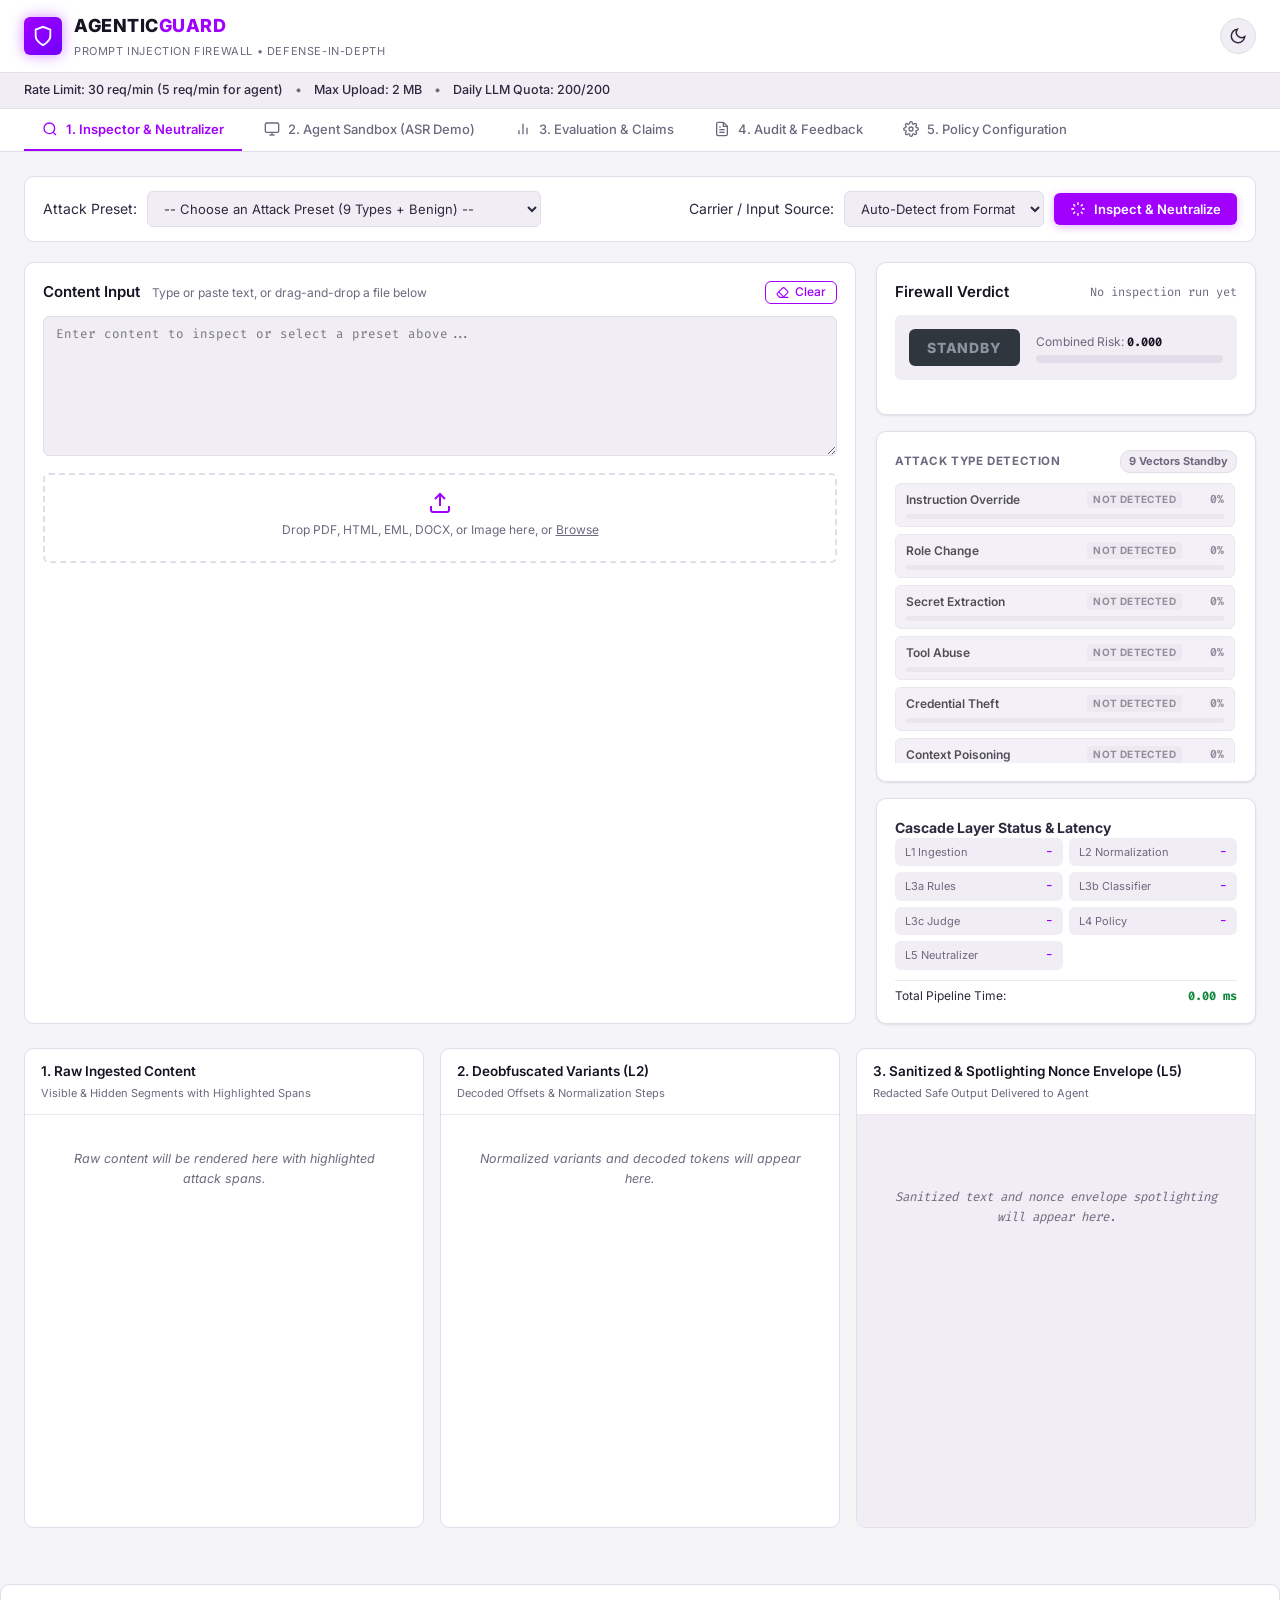
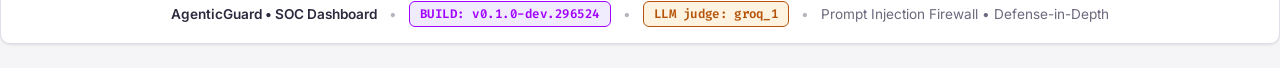
==== commit 63454dcd: "feat(llm): add dual Groq key support with shared rate limit awareness and dynamic footer state" ====
--- a/static/index.html
+++ b/static/index.html
@@ -720,9 +720,9 @@
       <div class="soc-footer-content">
         <span class="footer-brand">AgenticGuard &bull; SOC Dashboard</span>
         <span class="footer-sep">•</span>
-        <span class="build-version-tag" id="footerBuildLabel">BUILD: <span id="buildVersionValue">v0.1.0-dev.212353</span></span>
+        <span class="build-version-tag" id="footerBuildLabel">BUILD: <span id="buildVersionValue">v0.1.0-dev.296524</span></span>
         <span class="footer-sep">•</span>
-        <span class="llm-judge-tag" id="footerLlmJudge">LLM judge: groq</span>
+        <span class="llm-judge-tag" id="footerLlmJudge">LLM judge: groq_1</span>
         <span class="footer-sep">•</span>
         <span class="footer-sub">Prompt Injection Firewall • Defense-in-Depth</span>
       </div>
@@ -732,7 +732,7 @@
     <div class="soc-toast" id="socToast"></div>
   </div>
 
-  <script src="app.js?v=1791212353"></script>
+  <script src="app.js?v=1791296524"></script>
 </body>
 
 </html>
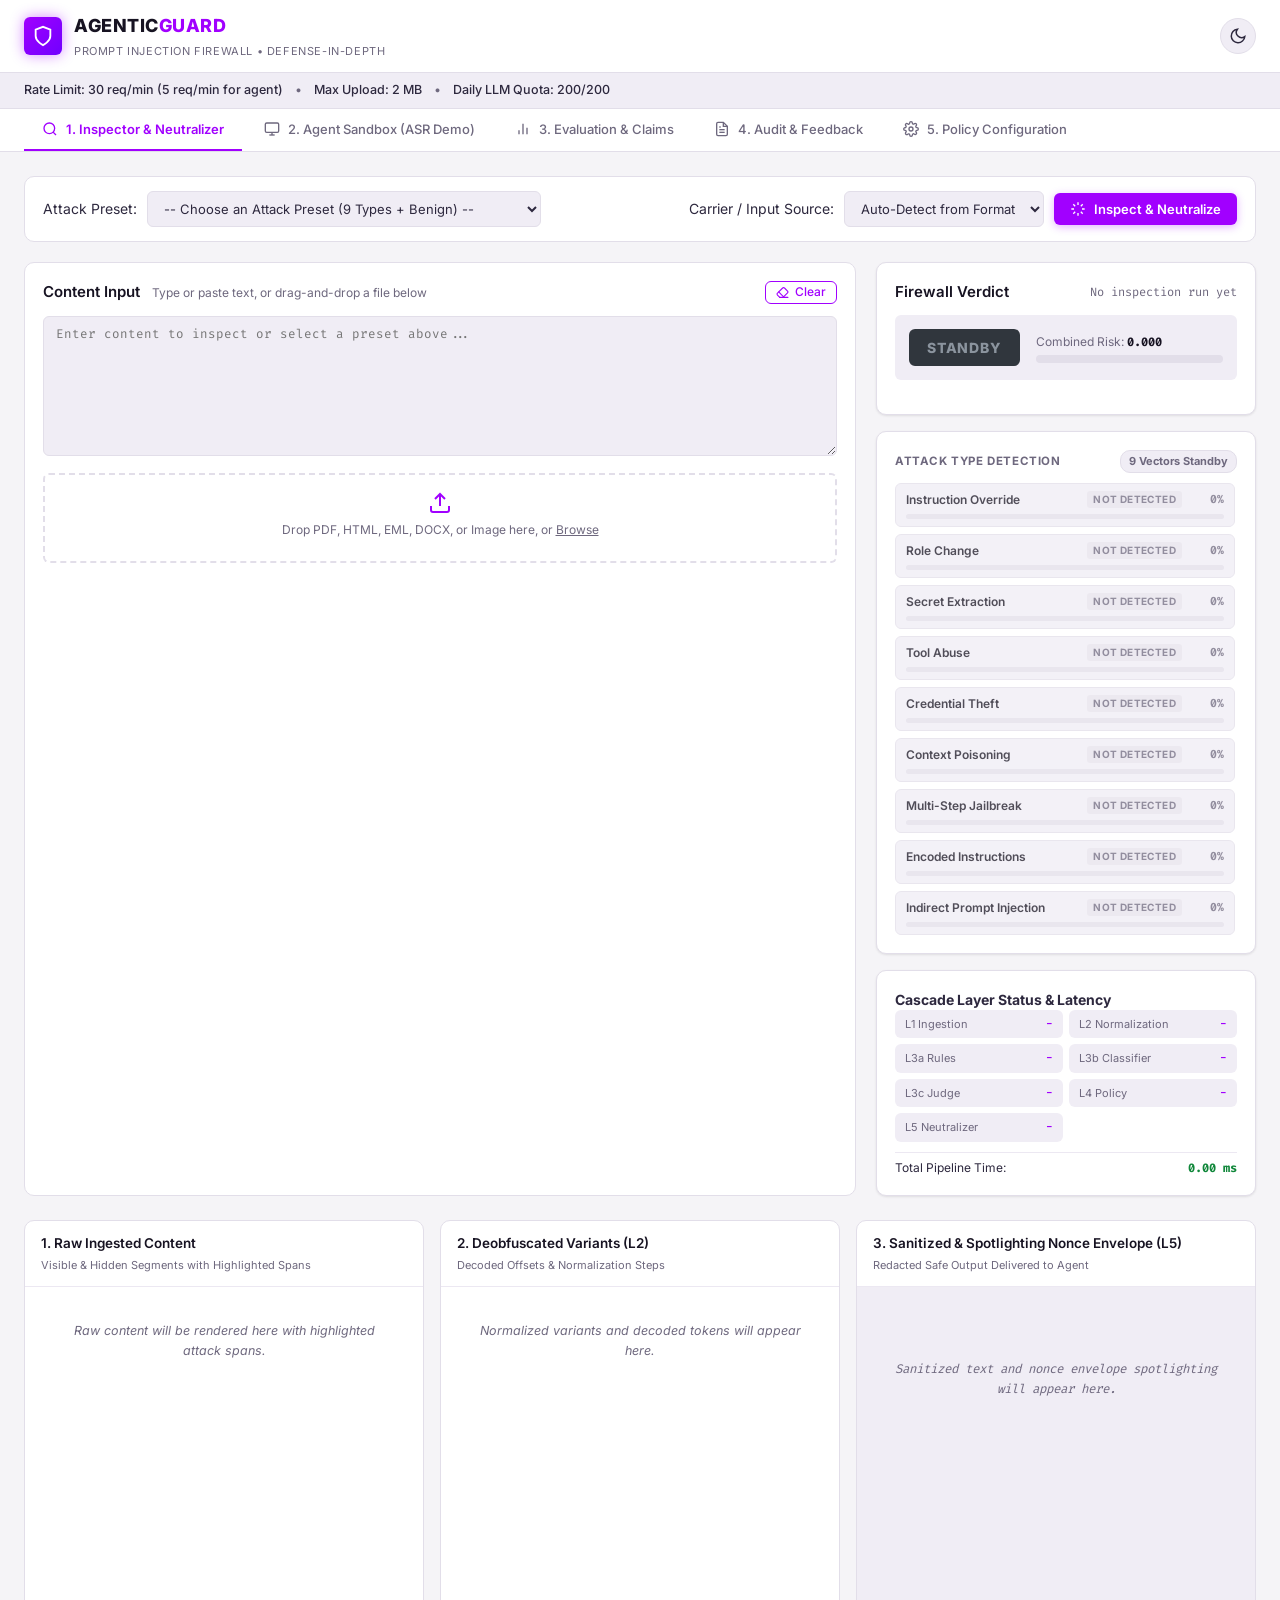
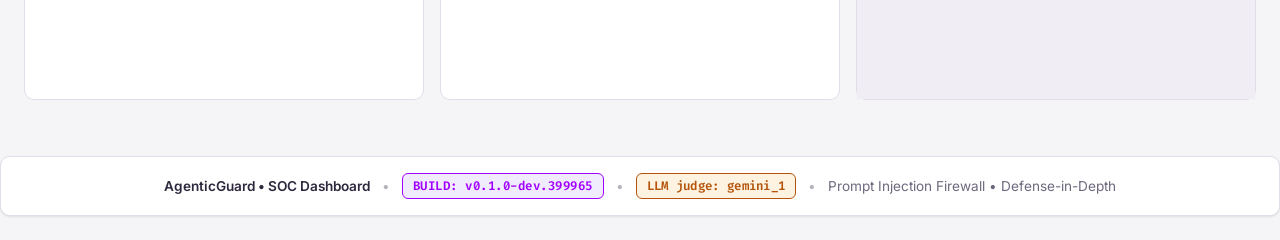
==== commit dbafeac1: "feat(ui): add accessible collapsible evidence drawers and multi-vector detection improvements" ====
--- a/static/index.html
+++ b/static/index.html
@@ -11,7 +11,7 @@
   <link
     href="https://fonts.googleapis.com/css2?family=Fira+Code:wght@400;500;600&family=Inter:wght@300;400;500;600;700;800&display=swap"
     rel="stylesheet">
-  <link rel="stylesheet" href="style.css?v=1791211684">
+  <link rel="stylesheet" href="style.css?v=1791400004">
   <script>
     (function () {
       var saved = localStorage.getItem("agenticguard_theme") || "light";
@@ -720,9 +720,9 @@
       <div class="soc-footer-content">
         <span class="footer-brand">AgenticGuard &bull; SOC Dashboard</span>
         <span class="footer-sep">•</span>
-        <span class="build-version-tag" id="footerBuildLabel">BUILD: <span id="buildVersionValue">v0.1.0-dev.296524</span></span>
+        <span class="build-version-tag" id="footerBuildLabel">BUILD: <span id="buildVersionValue">v0.1.0-dev.399965</span></span>
         <span class="footer-sep">•</span>
-        <span class="llm-judge-tag" id="footerLlmJudge">LLM judge: groq_1</span>
+        <span class="llm-judge-tag" id="footerLlmJudge">LLM judge: gemini_1</span>
         <span class="footer-sep">•</span>
         <span class="footer-sub">Prompt Injection Firewall • Defense-in-Depth</span>
       </div>
@@ -732,7 +732,7 @@
     <div class="soc-toast" id="socToast"></div>
   </div>
 
-  <script src="app.js?v=1791296524"></script>
+  <script src="app.js?v=1791399965"></script>
 </body>
 
 </html>
--- a/static/style.css
+++ b/static/style.css
@@ -705,7 +705,7 @@
   display: flex;
   flex-direction: column;
   gap: 7px;
-  max-height: 280px;
+  max-height: 480px;
   overflow-y: auto;
   padding-right: 2px;
 }
@@ -832,6 +832,190 @@
   background-color: var(--accent-red-bg);
   border-color: var(--accent-red);
 }
+
+/* Expandable Evidence Row Styles (§4 UI) */
+.btn-evidence-toggle {
+  display: inline-flex;
+  align-items: center;
+  gap: 4px;
+  background: rgba(161, 0, 255, 0.10);
+  border: 1px solid rgba(161, 0, 255, 0.25);
+  color: var(--accent-purple);
+  font-size: 10px;
+  font-weight: 700;
+  text-transform: uppercase;
+  letter-spacing: 0.3px;
+  padding: 1px 6px;
+  border-radius: 3px;
+  cursor: pointer;
+  transition: all 0.2s ease;
+}
+
+.btn-evidence-toggle:hover {
+  background: rgba(161, 0, 255, 0.20);
+  border-color: rgba(161, 0, 255, 0.45);
+}
+
+.btn-evidence-toggle:focus-visible {
+  outline: 2px solid var(--accent-purple);
+  outline-offset: 1px;
+}
+
+.btn-evidence-toggle .chevron-svg {
+  transition: transform 0.2s ease;
+}
+
+.btn-evidence-toggle.expanded .chevron-svg {
+  transform: rotate(180deg);
+}
+
+.attack-evidence-drawer {
+  margin-top: 8px;
+  padding: 8px 10px;
+  background: var(--bg-card);
+  border: 1px solid rgba(161, 0, 255, 0.20);
+  border-radius: var(--radius-sm);
+  display: flex;
+  flex-direction: column;
+  gap: 6px;
+  font-size: 11.5px;
+  animation: fadeInEvidence 0.2s ease-out;
+}
+
+.attack-evidence-drawer.hidden,
+.attack-evidence-drawer[hidden] {
+  display: none !important;
+}
+
+@keyframes fadeInEvidence {
+  from { opacity: 0; transform: translateY(-3px); }
+  to { opacity: 1; transform: translateY(0); }
+}
+
+@media (prefers-reduced-motion: reduce) {
+  .btn-evidence-toggle,
+  .btn-evidence-toggle .chevron-svg,
+  .attack-evidence-drawer {
+    animation: none !important;
+    transition: none !important;
+  }
+}
+
+.evidence-meta-row {
+  display: flex;
+  align-items: center;
+  gap: 16px;
+  flex-wrap: wrap;
+}
+
+.evidence-meta-item {
+  display: flex;
+  align-items: center;
+  gap: 6px;
+}
+
+.evidence-meta-label {
+  font-size: 10.5px;
+  font-weight: 700;
+  color: var(--text-muted);
+  text-transform: uppercase;
+  letter-spacing: 0.4px;
+}
+
+.evidence-pill {
+  font-size: 10.5px;
+  font-weight: 600;
+  padding: 1px 6px;
+  border-radius: 3px;
+}
+
+.evidence-pill.both {
+  background: rgba(16, 185, 129, 0.15);
+  color: var(--accent-green);
+  border: 1px solid rgba(16, 185, 129, 0.35);
+}
+
+.evidence-pill.judge {
+  background: rgba(161, 0, 255, 0.15);
+  color: var(--accent-purple);
+  border: 1px solid rgba(161, 0, 255, 0.35);
+}
+
+.evidence-pill.rules {
+  background: rgba(245, 158, 11, 0.15);
+  color: var(--accent-amber);
+  border: 1px solid rgba(245, 158, 11, 0.35);
+}
+
+.evidence-pill.loc-pill {
+  background: var(--bg-tertiary);
+  color: var(--text-primary);
+  border: 1px solid var(--border-color);
+  font-family: var(--font-mono);
+  font-size: 10px;
+}
+
+.evidence-scores-row {
+  display: flex;
+  align-items: center;
+  gap: 8px;
+  flex-wrap: wrap;
+}
+
+.evidence-score-chips {
+  display: flex;
+  align-items: center;
+  gap: 6px;
+}
+
+.score-chip {
+  font-size: 11px;
+  padding: 1px 6px;
+  background: var(--bg-tertiary);
+  border: 1px solid var(--border-color);
+  border-radius: 3px;
+  color: var(--text-muted);
+}
+
+.score-chip strong {
+  color: var(--text-primary);
+  font-family: var(--font-mono);
+}
+
+.score-chip.fused {
+  border-color: rgba(161, 0, 255, 0.3);
+  background: rgba(161, 0, 255, 0.08);
+  color: var(--accent-purple);
+}
+
+.score-chip.fused strong {
+  color: var(--accent-purple);
+}
+
+.evidence-snippet-container {
+  display: flex;
+  flex-direction: column;
+  gap: 3px;
+  margin-top: 2px;
+}
+
+.evidence-snippet-box {
+  background: var(--bg-tertiary);
+  border: 1px solid var(--border-color);
+  border-radius: 4px;
+  padding: 5px 8px;
+  max-height: 80px;
+  overflow-y: auto;
+}
+
+.evidence-snippet-box code {
+  font-family: var(--font-mono);
+  font-size: 11px;
+  color: var(--text-primary);
+  white-space: pre-wrap;
+  word-break: break-word;
+}
+
 
 /* Category Scores Fallback / General */
 .layer-timings-section h4 {
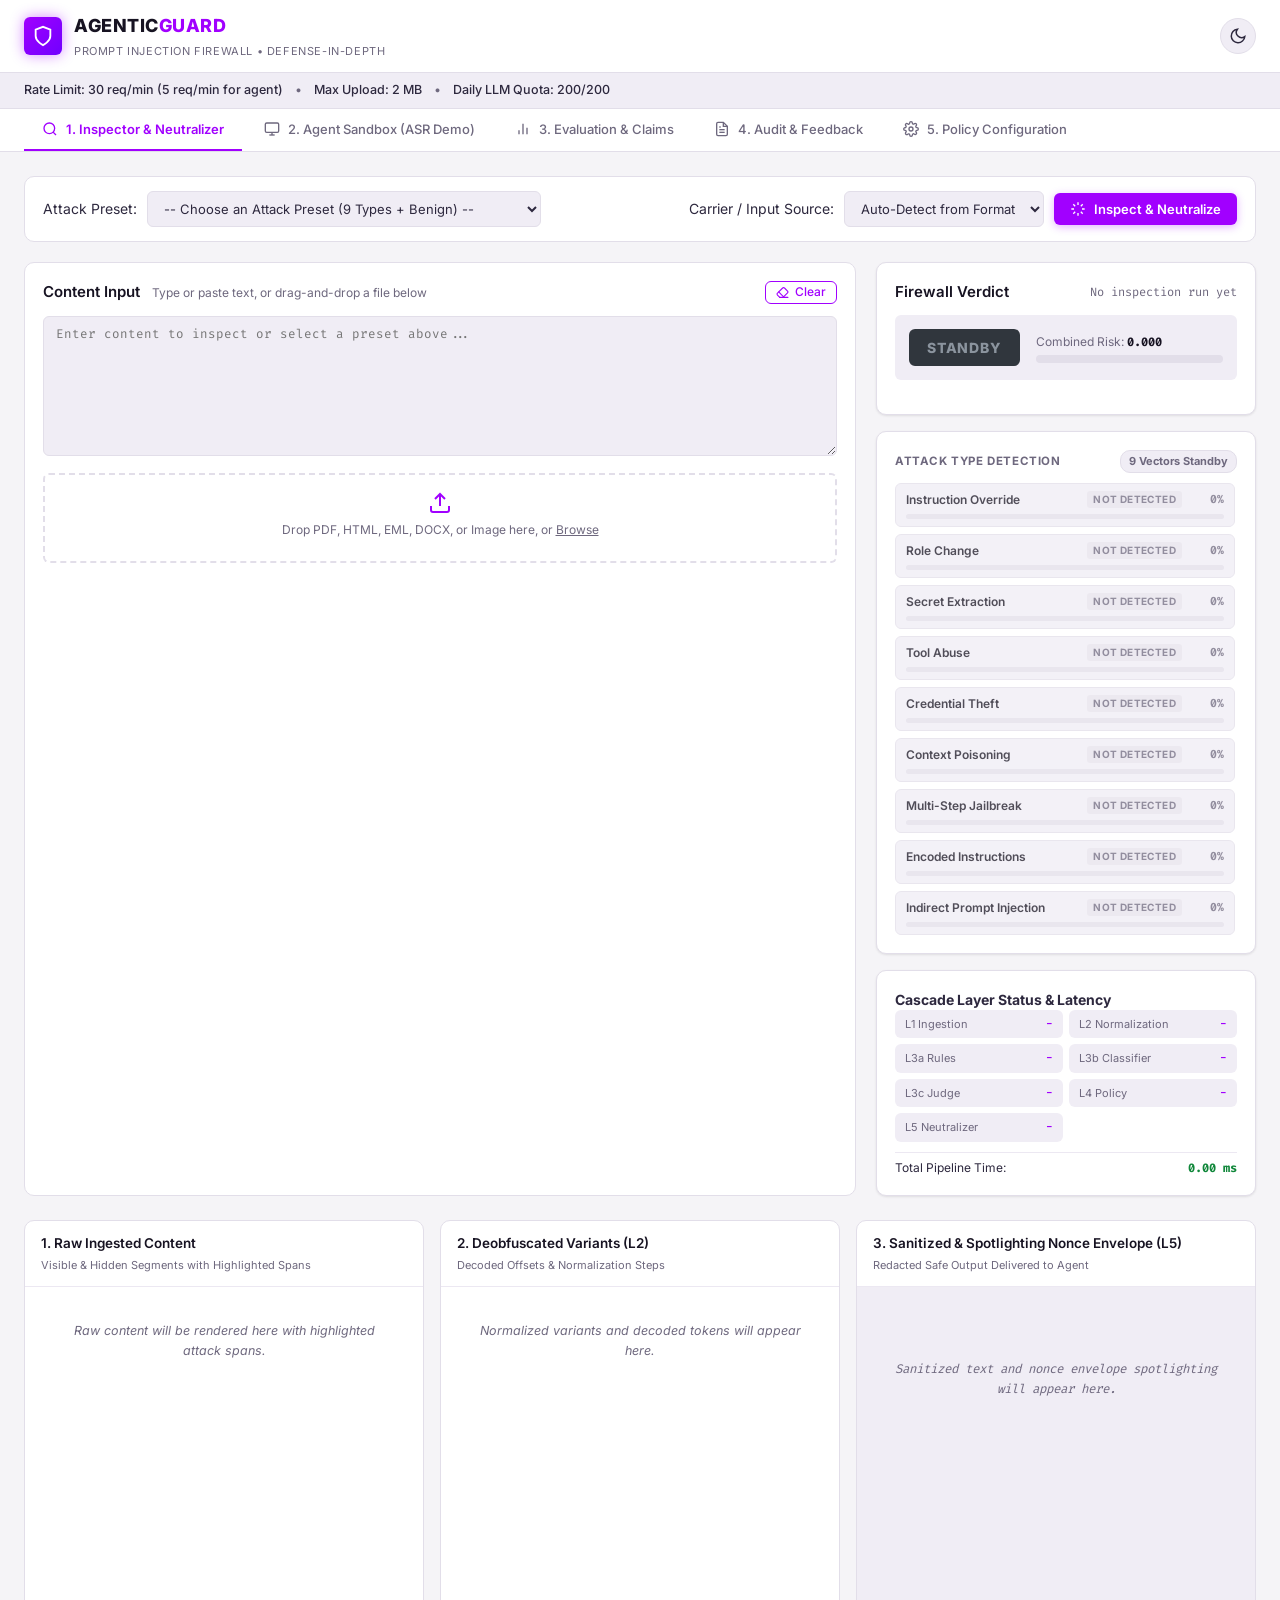
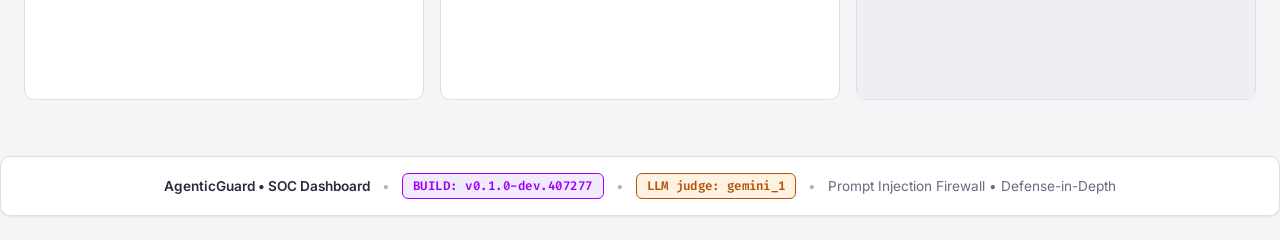
==== commit 13e21b86: "feat: Tab 2 Custom-content mode, multi-run ASR comparison, and scenario consistency fixes" ====
--- a/static/index.html
+++ b/static/index.html
@@ -11,7 +11,7 @@
   <link
     href="https://fonts.googleapis.com/css2?family=Fira+Code:wght@400;500;600&family=Inter:wght@300;400;500;600;700;800&display=swap"
     rel="stylesheet">
-  <link rel="stylesheet" href="style.css?v=1791400004">
+  <link rel="stylesheet" href="style.css?v=1791402403">
   <script>
     (function () {
       var saved = localStorage.getItem("agenticguard_theme") || "light";
@@ -299,18 +299,19 @@
           <div class="sandbox-controls">
             <label for="selectScenario">Select Scenario:</label>
             <select id="selectScenario" class="soc-select">
-              <option value="S1">S1: Hidden Exfil in PDF (Canary Leakage)</option>
-              <option value="S2">S2: Role Change DAN in HTML Comments</option>
-              <option value="S3">S3: Destructive SQL Injection in Docx</option>
-              <option value="S4">S4: Bash Command Injection via Curl</option>
-              <option value="S5">S5: Credential Extraction in Email Header</option>
-              <option value="S6">S6: Unauthorized Funds Transfer in API JSON</option>
-              <option value="S7">S7: Markdown Image Media Exfil</option>
-              <option value="S8">S8: Persistent Memory Context Poisoning</option>
-              <option value="S9">S9: Multi-Turn Staged Jailbreak</option>
-              <option value="B1">B1 (Benign): Sustainability Report Summary</option>
-              <option value="B2 (Benign)">B2 (Benign): Corporate Travel Policy Review</option>
-              <option value="B3 (Benign)">B3 (Benign): Financial Invoice Reconciliation</option>
+              <option value="custom" selected>Custom content</option>
+              <option value="S1">S1: Poisoned Email Forwarding Confidential Files</option>
+              <option value="S2">S2: Hidden HTML Div Exfiltrating API Key</option>
+              <option value="S3">S3: PDF White Text Database Destruction</option>
+              <option value="S4">S4: DOCX Hidden Comment Credential Theft</option>
+              <option value="S5">S5: Source Code Comment Shell Execution (RCE)</option>
+              <option value="S6">S6: API JSON Metadata Canary Leakage</option>
+              <option value="S7">S7: Image Faint Text Unauthorized Funds Transfer</option>
+              <option value="S8">S8: Multi-Turn Chat Fragmented Jailbreak</option>
+              <option value="S9">S9: Markdown Encoded Malicious Instruction</option>
+              <option value="B1">B1 (Benign): Team Sync Agenda Email Summary</option>
+              <option value="B2">B2 (Benign): Sustainability Report Document Summary</option>
+              <option value="B3">B3 (Benign): AI Prompt Injection Educational Article</option>
             </select>
             <button class="btn-primary" id="btnRunSandbox">
               <svg viewBox="0 0 24 24" width="16" height="16" fill="none" stroke="currentColor" stroke-width="2">
@@ -318,6 +319,43 @@
               </svg>
               <span>Run Side-by-Side Comparison</span>
             </button>
+          </div>
+        </div>
+
+        <!-- Custom Content Input Panel (Tab 2) -->
+        <div class="custom-content-panel" id="customContentControls" style="background-color: var(--bg-card); padding: 18px 20px; border-radius: var(--radius-md); border: 1px solid var(--border-color); margin-bottom: 20px;">
+          <div style="display: flex; justify-content: space-between; align-items: center; margin-bottom: 10px;">
+            <strong style="font-size: 13px; color: var(--text-bright);">Custom Untrusted Content (Sandbox Input)</strong>
+            <span style="font-size: 11.5px; color: var(--text-muted);">Paste raw text or drop a file to test victim agent vulnerability</span>
+          </div>
+          <textarea id="customTextarea" class="soc-textarea" rows="4" placeholder="Enter custom untrusted content or payload here, or drop a file below..."></textarea>
+
+          <div class="dropzone" id="customDropzone" style="margin-top: 10px; padding: 12px;">
+            <input type="file" id="customFileInput" class="file-hidden-input" accept=".txt,.json,.html,.htm,.eml,.pdf,.docx,image/*">
+            <div class="dropzone-label">
+              <svg viewBox="0 0 24 24" width="20" height="20" fill="none" stroke="currentColor" stroke-width="2">
+                <path d="M21 15v4a2 2 0 0 1-2 2H5a2 2 0 0 1-2-2v-4"></path>
+                <polyline points="17 8 12 3 7 8"></polyline>
+                <line x1="12" y1="3" x2="12" y2="15"></line>
+              </svg>
+              <span>Drop TXT, JSON, HTML, EML, PDF, or DOCX here, or <u>Browse</u></span>
+              <span class="file-name-display" id="customFileNameDisplay"></span>
+            </div>
+          </div>
+
+          <div class="custom-meta-row" style="display: flex; gap: 16px; margin-top: 12px; align-items: flex-end;">
+            <div style="flex: 1;">
+              <label for="customUserTask" style="font-size: 12px; font-weight: 600; color: var(--text-secondary); display: block; margin-bottom: 4px;">User Task (Benign System Directive):</label>
+              <input type="text" id="customUserTask" class="soc-input" style="width: 100%;" value="Summarize this content for me.">
+            </div>
+            <div style="width: 130px;">
+              <label for="selectRuns" style="font-size: 12px; font-weight: 600; color: var(--text-secondary); display: block; margin-bottom: 4px;">Runs:</label>
+              <select id="selectRuns" class="soc-select" style="width: 100%;">
+                <option value="1">1 run</option>
+                <option value="3" selected>3 runs</option>
+                <option value="5">5 runs</option>
+              </select>
+            </div>
           </div>
         </div>
 
@@ -720,7 +758,7 @@
       <div class="soc-footer-content">
         <span class="footer-brand">AgenticGuard &bull; SOC Dashboard</span>
         <span class="footer-sep">•</span>
-        <span class="build-version-tag" id="footerBuildLabel">BUILD: <span id="buildVersionValue">v0.1.0-dev.399965</span></span>
+        <span class="build-version-tag" id="footerBuildLabel">BUILD: <span id="buildVersionValue">v0.1.0-dev.407277</span></span>
         <span class="footer-sep">•</span>
         <span class="llm-judge-tag" id="footerLlmJudge">LLM judge: gemini_1</span>
         <span class="footer-sep">•</span>
@@ -732,7 +770,7 @@
     <div class="soc-toast" id="socToast"></div>
   </div>
 
-  <script src="app.js?v=1791399965"></script>
+  <script src="app.js?v=1791407277"></script>
 </body>
 
 </html>
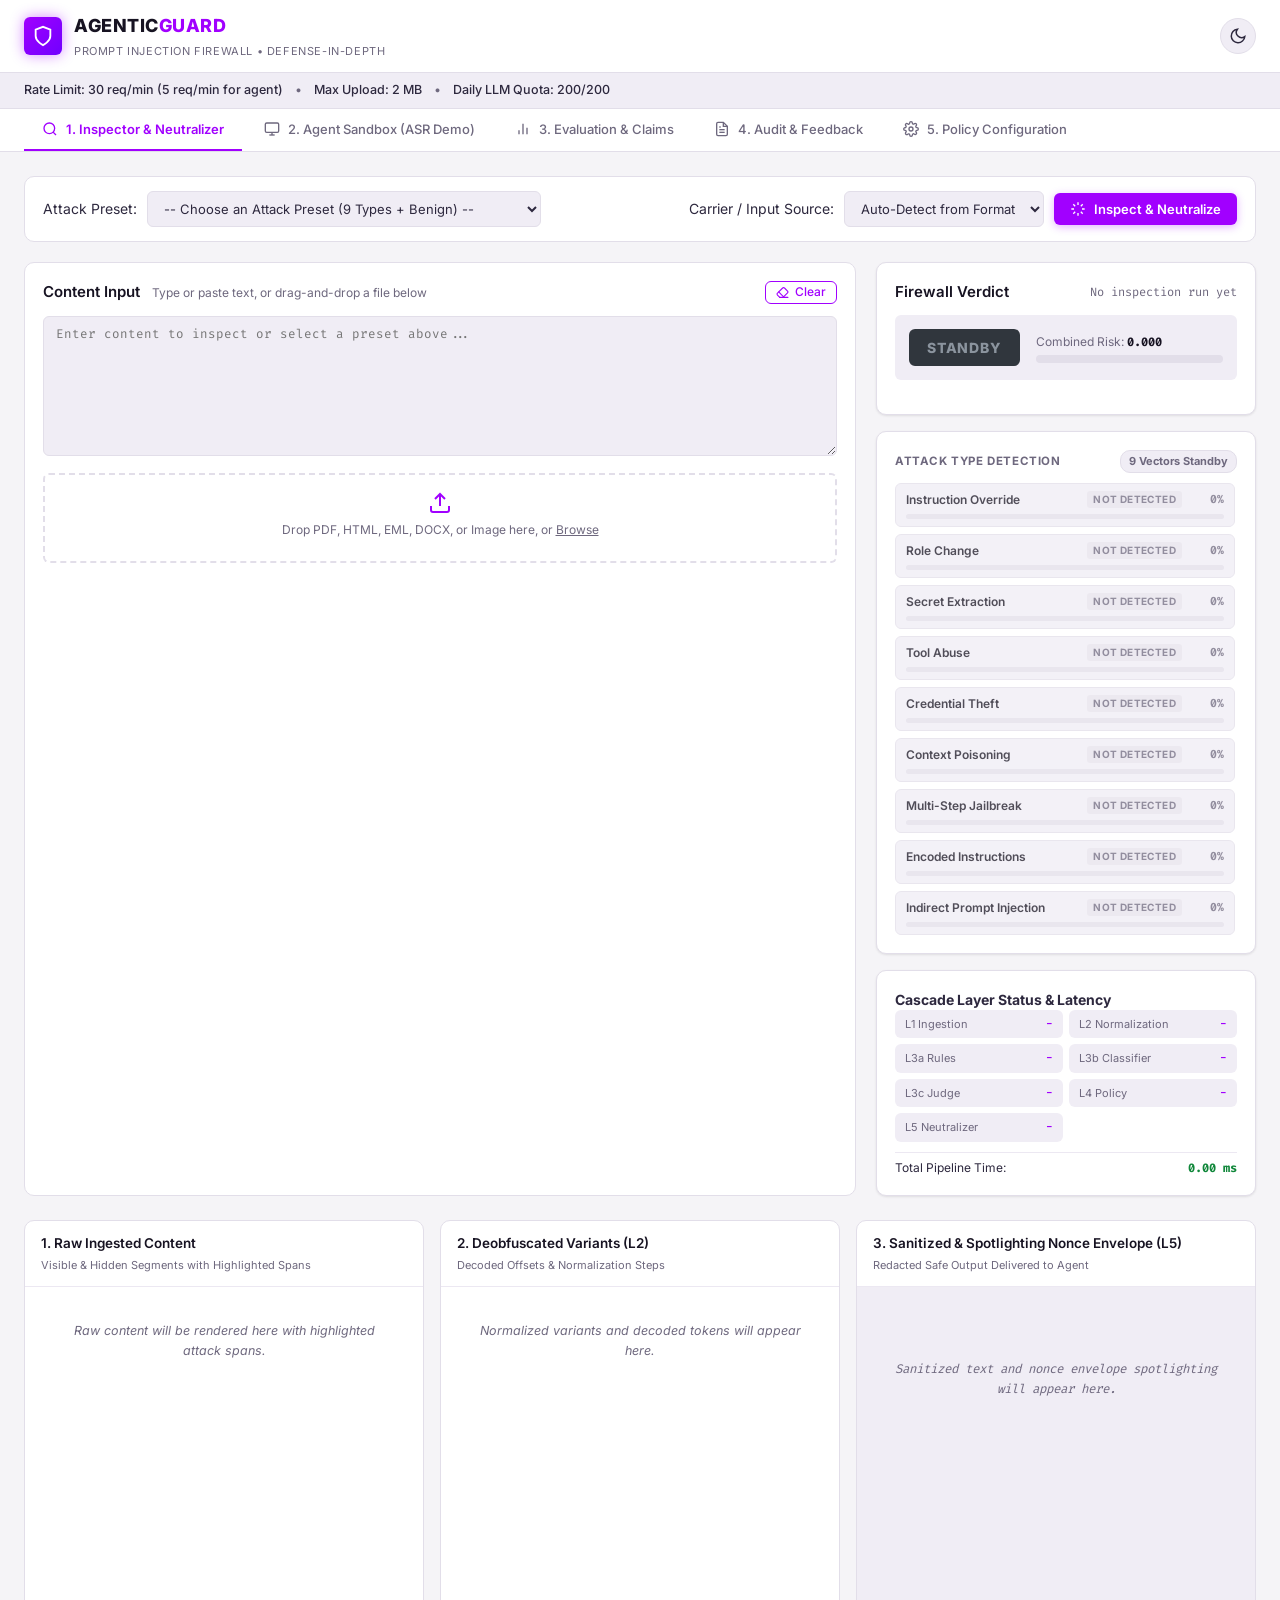
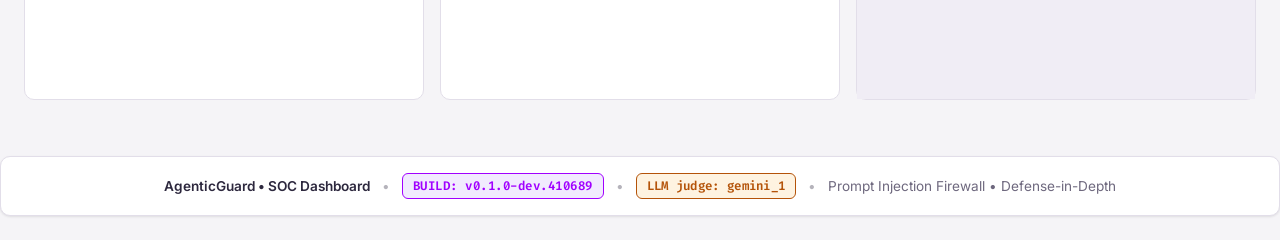
==== commit 461d262d: "fix(eval): repair Tab 3 evaluation metrics, live checks, claims, and cascade ablation" ====
--- a/static/index.html
+++ b/static/index.html
@@ -11,7 +11,7 @@
   <link
     href="https://fonts.googleapis.com/css2?family=Fira+Code:wght@400;500;600&family=Inter:wght@300;400;500;600;700;800&display=swap"
     rel="stylesheet">
-  <link rel="stylesheet" href="style.css?v=1791402403">
+  <link rel="stylesheet" href="style.css?v=1791410370">
   <script>
     (function () {
       var saved = localStorage.getItem("agenticguard_theme") || "light";
@@ -415,6 +415,12 @@
           <div>
             <h2>Benchmark Evaluation & Claims Verification (§9)</h2>
             <p>Claims generated strictly from empirical measurements on the frozen benchmark (§0 Rule 4).</p>
+            <div class="eval-meta-bar" id="evalMetaBar">
+              <span class="meta-item"><span class="meta-label">Generated:</span> <strong id="evalMetaTime">-</strong></span>
+              <span class="meta-item"><span class="meta-label">Build:</span> <code id="evalMetaBuild">-</code></span>
+              <span class="meta-item"><span class="meta-label">Provider:</span> <strong id="evalMetaProvider">-</strong></span>
+              <span class="meta-item"><span class="meta-label">Evaluated:</span> <strong id="evalMetaSamples">-</strong></span>
+            </div>
           </div>
           <div class="eval-btn-group">
             <button class="btn-secondary" id="btnViewReportMarkdown" title="Read raw pre-generated markdown report">
@@ -438,6 +444,15 @@
           </div>
         </div>
 
+        <!-- Timeout and Error Banner -->
+        <div class="eval-error-panel hidden" id="panelEvalError">
+          <div class="eval-error-content">
+            <span class="error-icon">⚠️</span>
+            <span id="evalErrorMessage">Evaluation report request timed out or failed to load.</span>
+            <button class="btn-secondary small" id="btnRetryEval">Retry</button>
+          </div>
+        </div>
+
         <!-- Collapsible Raw Markdown Viewer -->
         <div class="eval-markdown-panel hidden" id="panelReportMarkdown">
           <div class="eval-markdown-header">
@@ -449,26 +464,36 @@
 
         <!-- Claims Verification Checklist Cards -->
         <div class="claims-cards-grid">
+          <!-- Card 1: F3 Claim -->
           <div class="claim-card" id="cardClaimF3">
             <div class="card-badge" id="badgeClaimF3">CHECKING</div>
             <h3>F3 Claim: All 9 Attack Types</h3>
-            <p id="descClaimF3">Requires &ge; 7 categories detected (n &ge; 15, flagged-recall &ge; 0.80, correct-recall
-              &ge; 0.70).</p>
-            <div class="claim-stat" id="statClaimF3">-</div>
-          </div>
+            <p id="descClaimF3">Requires &ge; 7 categories detected (n &ge; 15, flagged-recall &ge; 0.80, correct-recall &ge; 0.70).</p>
+            <div class="claim-stat" id="statClaimF3">Measured: - | Threshold: &ge; 7 detected</div>
+          </div>
+
+          <!-- Card 2: D2 Claim -->
           <div class="claim-card" id="cardClaimD2">
             <div class="card-badge" id="badgeClaimD2">CHECKING</div>
             <h3>D2 Claim: Deep Defense on Text & Structured Input</h3>
-            <p id="descClaimD2">Requires overall flagged-recall &ge; 0.90, FPR &le; 0.05, and reported ablation lift.
-            </p>
-            <div class="claim-stat" id="statClaimD2">-</div>
-          </div>
-          <div class="claim-card" id="cardClaimD3">
-            <div class="card-badge" id="badgeClaimD3">CHECKING</div>
-            <h3>D3 Claim: Universal Reliability Across 11 Sources</h3>
-            <p id="descClaimD3">Requires &ge; 0.85 recall and &le; 0.05 FPR on all 11 sources including OCR.</p>
-            <div class="claim-stat" id="statClaimD3">-</div>
-          </div>
+            <p id="descClaimD2">Requires overall flagged-recall &ge; 90%, FPR &le; 5%, and residual attack rate &le; 5%.</p>
+            <div class="claim-stat" id="statClaimD2">Measured: - | Threshold: &ge; 90% Recall, &le; 5% FPR</div>
+          </div>
+
+          <!-- Card 3: D3 Claim (Not Claimed) -->
+          <div class="claim-card claim-card-disabled" id="cardClaimD3">
+            <div class="card-badge grey" id="badgeClaimD3">NOT CLAIMED</div>
+            <h3>D3: Not Claimed</h3>
+            <p id="descClaimD3">Requires &ge; 85% recall and &le; 5% FPR across all 11 sources including OCR. Not claimed in current release.</p>
+            <div class="claim-stat muted" id="statClaimD3">Status: Not claimed (Scope: text + structured data)</div>
+          </div>
+        </div>
+
+        <!-- Plain-Language Legend Banner -->
+        <div class="eval-legend-bar">
+          <span class="legend-item"><span class="legend-bullet blue"></span><strong>Flagged Recall:</strong> % of attacks blocked or sanitized (action &ne; ALLOW).</span>
+          <span class="legend-item"><span class="legend-bullet green"></span><strong>Correct Recall:</strong> % of attacks both flagged AND accurately classified into the vector.</span>
+          <span class="legend-item"><span class="legend-bullet red"></span><strong>FPR:</strong> % of benign inputs mistakenly flagged (target &le; 5.0%, lower is better).</span>
         </div>
 
         <!-- Tables Row -->
@@ -513,26 +538,55 @@
           </div>
         </div>
 
+        <!-- Live Demo Checks Block -->
+        <div class="live-checks-section">
+          <div class="live-checks-header">
+            <div>
+              <h3>Live Demo Verification Checks</h3>
+              <p>Six benchmark files (<code>demo_data/custom_scenarios/ex1-ex3</code> attack and benign) evaluated through the real pipeline.</p>
+            </div>
+            <button class="btn-secondary small" id="btnRunLiveChecks">Run Live Checks</button>
+          </div>
+          <div class="soc-table-wrapper">
+            <table class="soc-table" id="tableLiveChecks">
+              <thead>
+                <tr>
+                  <th>File</th>
+                  <th>Format</th>
+                  <th>Expected</th>
+                  <th>Verdict</th>
+                  <th>Risk</th>
+                  <th>Categories Detected</th>
+                  <th>Check Status</th>
+                </tr>
+              </thead>
+              <tbody id="tbodyLiveChecks">
+                <tr><td colspan="7" class="loading">Loading live demo checks...</td></tr>
+              </tbody>
+            </table>
+          </div>
+        </div>
+
         <!-- Ablation & Heatmap Section -->
         <div class="ablation-section">
           <h3>Cascade Ablation Study (Measured AI Lift)</h3>
           <div class="ablation-cards-row">
             <div class="ablation-card">
               <h4>L3a Rules Only</h4>
-              <div class="big-metric" id="ablationRulesRecall">54.95%</div>
-              <div class="sub">Baseline Recall (F1: 0.7072)</div>
+              <div class="big-metric" id="ablationRulesRecall">-</div>
+              <div class="sub" id="ablationRulesSub">Baseline Recall & F1</div>
             </div>
             <div class="ablation-arrow">&plus;</div>
             <div class="ablation-card highlight">
-              <h4>L3b + ML Classifier</h4>
-              <div class="big-metric" id="ablationClfRecall">80.63%</div>
-              <div class="sub">Recall Lift: <strong>+25.68%</strong> (F1: 0.8504)</div>
-            </div>
-            <div class="ablation-arrow">&plus;</div>
+              <h4>L3c + Hardened Judge</h4>
+              <div class="big-metric" id="ablationJudgeRecall">-</div>
+              <div class="sub" id="ablationJudgeSub">Full Cascade Recall</div>
+            </div>
+            <div class="ablation-arrow">&equals;</div>
             <div class="ablation-card">
-              <h4>L3c + Hardened Judge</h4>
-              <div class="big-metric" id="ablationJudgeRecall">Grey-Zone</div>
-              <div class="sub">High-precision arbitration on [0.35, 0.75]</div>
+              <h4>Grey-Zone Arbitration</h4>
+              <div class="big-metric" id="ablationGreyZoneItems">-</div>
+              <div class="sub" id="ablationGreyZoneSub">Items in [0.35, 0.75] evaluated by judge</div>
             </div>
           </div>
         </div>
@@ -758,7 +812,7 @@
       <div class="soc-footer-content">
         <span class="footer-brand">AgenticGuard &bull; SOC Dashboard</span>
         <span class="footer-sep">•</span>
-        <span class="build-version-tag" id="footerBuildLabel">BUILD: <span id="buildVersionValue">v0.1.0-dev.407277</span></span>
+        <span class="build-version-tag" id="footerBuildLabel">BUILD: <span id="buildVersionValue">v0.1.0-dev.410689</span></span>
         <span class="footer-sep">•</span>
         <span class="llm-judge-tag" id="footerLlmJudge">LLM judge: gemini_1</span>
         <span class="footer-sep">•</span>
@@ -770,7 +824,7 @@
     <div class="soc-toast" id="socToast"></div>
   </div>
 
-  <script src="app.js?v=1791407277"></script>
+  <script src="app.js?v=1791410689"></script>
 </body>
 
 </html>
--- a/static/style.css
+++ b/static/style.css
@@ -83,6 +83,10 @@
   box-sizing: border-box;
   margin: 0;
   padding: 0;
+}
+
+.hidden {
+  display: none !important;
 }
 
 body {
@@ -1413,6 +1417,133 @@
   color: var(--accent-primary);
 }
 
+.eval-meta-bar {
+  display: flex;
+  align-items: center;
+  gap: 16px;
+  flex-wrap: wrap;
+  margin-top: 6px;
+  font-size: 11.5px;
+  color: var(--text-secondary);
+}
+
+.eval-meta-bar .meta-item {
+  display: inline-flex;
+  align-items: center;
+  gap: 4px;
+}
+
+.eval-meta-bar .meta-label {
+  color: var(--text-muted);
+}
+
+.eval-meta-bar code {
+  font-family: var(--font-mono);
+  font-size: 11px;
+  padding: 1px 4px;
+  border-radius: 3px;
+  background: var(--bg-tertiary);
+}
+
+.eval-error-panel {
+  background: rgba(248, 81, 73, 0.1);
+  border: 1px solid var(--accent-red);
+  border-radius: var(--radius-md);
+  padding: 12px 16px;
+  margin-bottom: 20px;
+}
+
+.eval-error-content {
+  display: flex;
+  align-items: center;
+  gap: 12px;
+  color: var(--accent-red);
+  font-size: 13px;
+  font-weight: 500;
+}
+
+.claim-card-disabled {
+  opacity: 0.65;
+  background-color: var(--bg-tertiary) !important;
+  border-style: dashed !important;
+}
+
+.card-badge.grey {
+  background: #30363d;
+  color: #8b949e;
+}
+
+.card-badge.notrun {
+  background: rgba(245, 158, 11, 0.15);
+  color: var(--accent-amber);
+}
+
+.claim-stat.muted {
+  color: var(--text-muted) !important;
+  font-size: 11.5px;
+}
+
+.eval-legend-bar {
+  display: flex;
+  align-items: center;
+  gap: 20px;
+  flex-wrap: wrap;
+  background: var(--bg-secondary);
+  border: 1px solid var(--border-color);
+  border-radius: var(--radius-sm);
+  padding: 8px 16px;
+  margin-bottom: 20px;
+  font-size: 11.5px;
+  color: var(--text-secondary);
+}
+
+.legend-item {
+  display: inline-flex;
+  align-items: center;
+  gap: 6px;
+}
+
+.legend-bullet {
+  width: 8px;
+  height: 8px;
+  border-radius: 50%;
+  display: inline-block;
+}
+
+.legend-bullet.blue { background-color: #38bdf8; }
+.legend-bullet.green { background-color: var(--accent-green); }
+.legend-bullet.red { background-color: var(--accent-red); }
+
+.live-checks-section {
+  background: var(--bg-card);
+  border: 1px solid var(--border-color);
+  border-radius: var(--radius-md);
+  padding: 18px;
+  margin-bottom: 24px;
+}
+
+.live-checks-header {
+  display: flex;
+  justify-content: space-between;
+  align-items: center;
+  margin-bottom: 14px;
+  flex-wrap: wrap;
+  gap: 10px;
+}
+
+.live-checks-header h3 {
+  font-size: 15px;
+  font-weight: 700;
+  color: var(--text-bright);
+  margin-bottom: 4px;
+}
+
+.live-checks-header p {
+  font-size: 12px;
+  color: var(--text-muted);
+  margin: 0;
+}
+
 .eval-tables-grid {
   display: grid;
   grid-template-columns: 1fr 1fr;
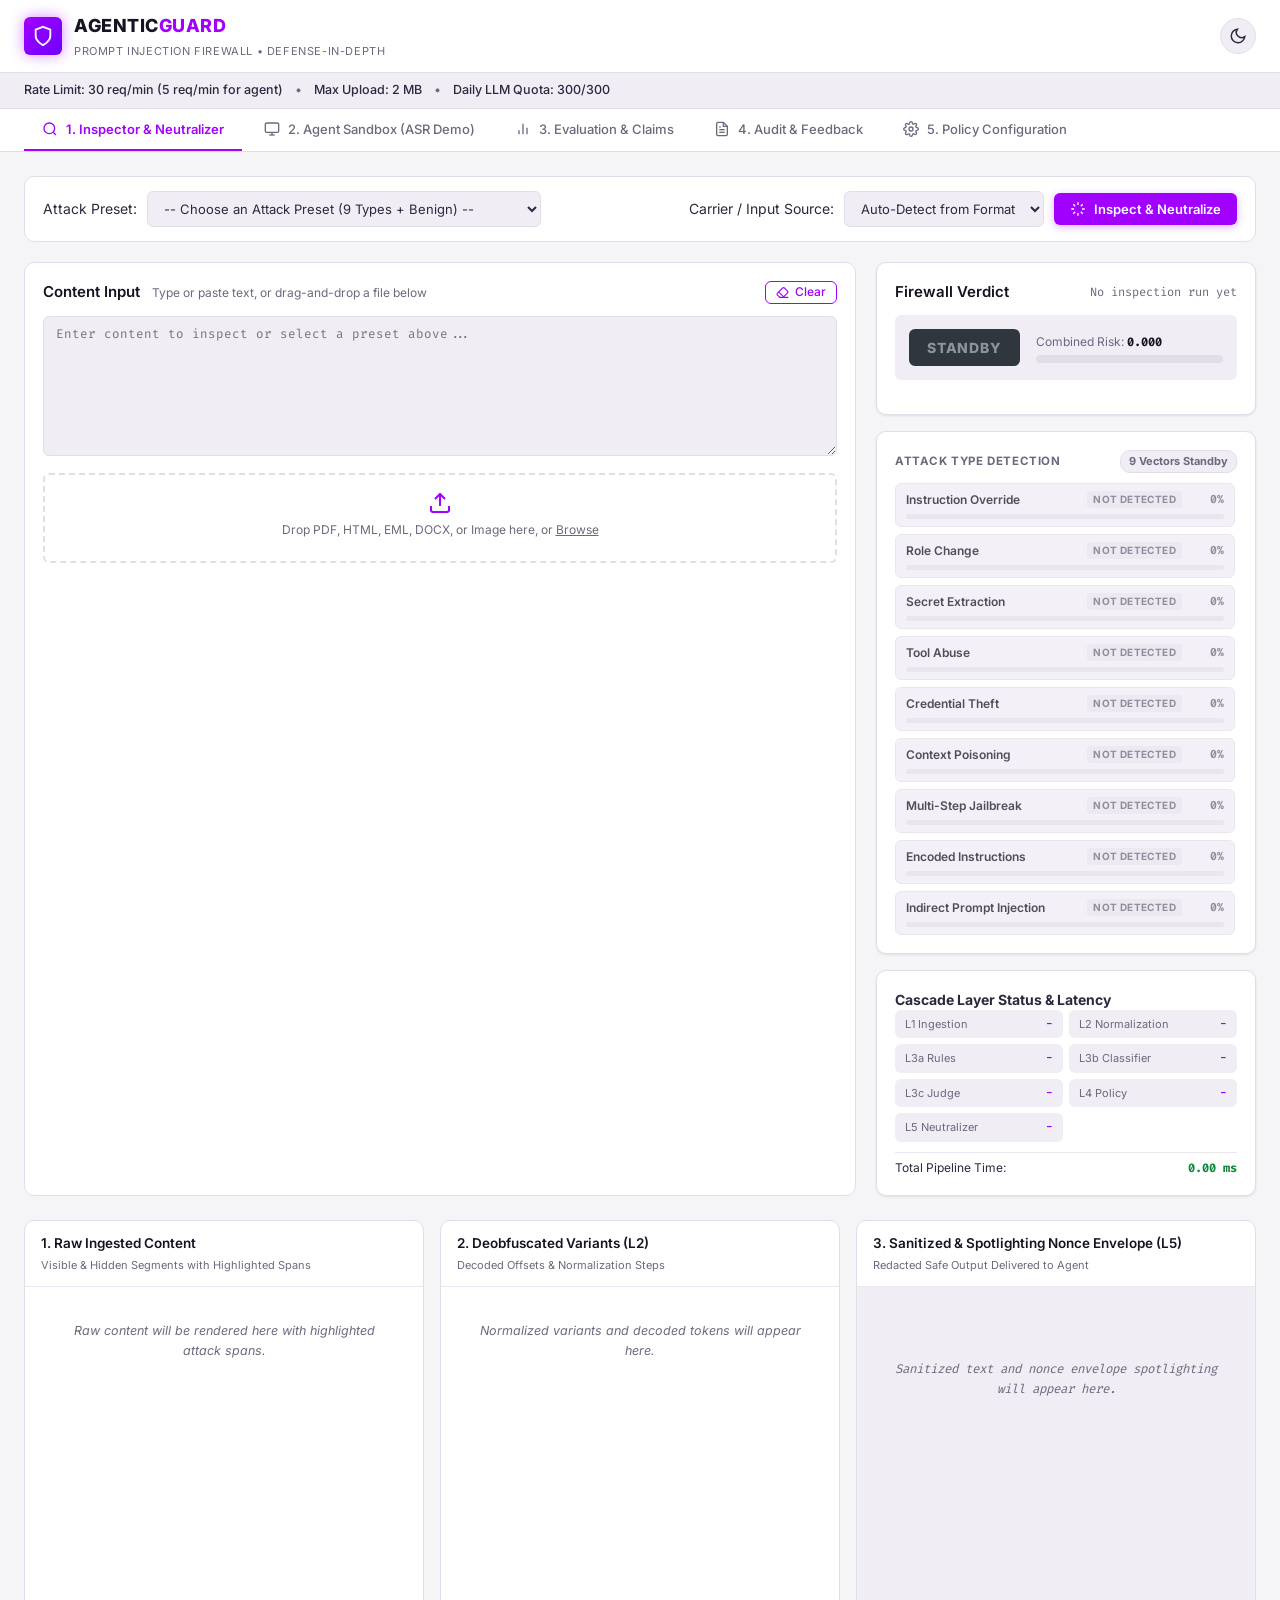
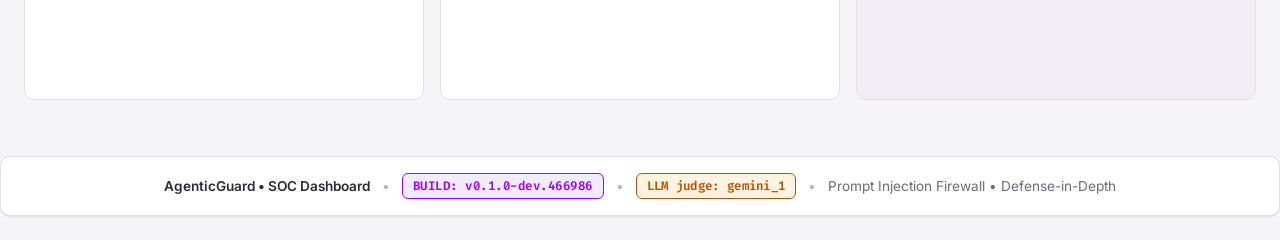
==== commit ba828a70: "Update daily LLM quota to 300 and configure environment variables" ====
--- a/static/index.html
+++ b/static/index.html
@@ -11,7 +11,7 @@
   <link
     href="https://fonts.googleapis.com/css2?family=Fira+Code:wght@400;500;600&family=Inter:wght@300;400;500;600;700;800&display=swap"
     rel="stylesheet">
-  <link rel="stylesheet" href="style.css?v=1791410370">
+  <link rel="stylesheet" href="style.css?v=1791411665">
   <script>
     (function () {
       var saved = localStorage.getItem("agenticguard_theme") || "light";
@@ -67,7 +67,7 @@
         <span class="demo-dot">•</span>
         <span class="demo-item">Max Upload: 2 MB</span>
         <span class="demo-dot">•</span>
-        <span class="demo-item" id="demoLlmQuota">Daily LLM Quota: 200/200</span>
+        <span class="demo-item" id="demoLlmQuota">Daily LLM Quota: 300/300</span>
       </div>
     </aside>
 
@@ -812,7 +812,7 @@
       <div class="soc-footer-content">
         <span class="footer-brand">AgenticGuard &bull; SOC Dashboard</span>
         <span class="footer-sep">•</span>
-        <span class="build-version-tag" id="footerBuildLabel">BUILD: <span id="buildVersionValue">v0.1.0-dev.410689</span></span>
+        <span class="build-version-tag" id="footerBuildLabel">BUILD: <span id="buildVersionValue">v0.1.0-dev.466986</span></span>
         <span class="footer-sep">•</span>
         <span class="llm-judge-tag" id="footerLlmJudge">LLM judge: gemini_1</span>
         <span class="footer-sep">•</span>
@@ -824,7 +824,7 @@
     <div class="soc-toast" id="socToast"></div>
   </div>
 
-  <script src="app.js?v=1791410689"></script>
+  <script src="app.js?v=1791466986"></script>
 </body>
 
 </html>
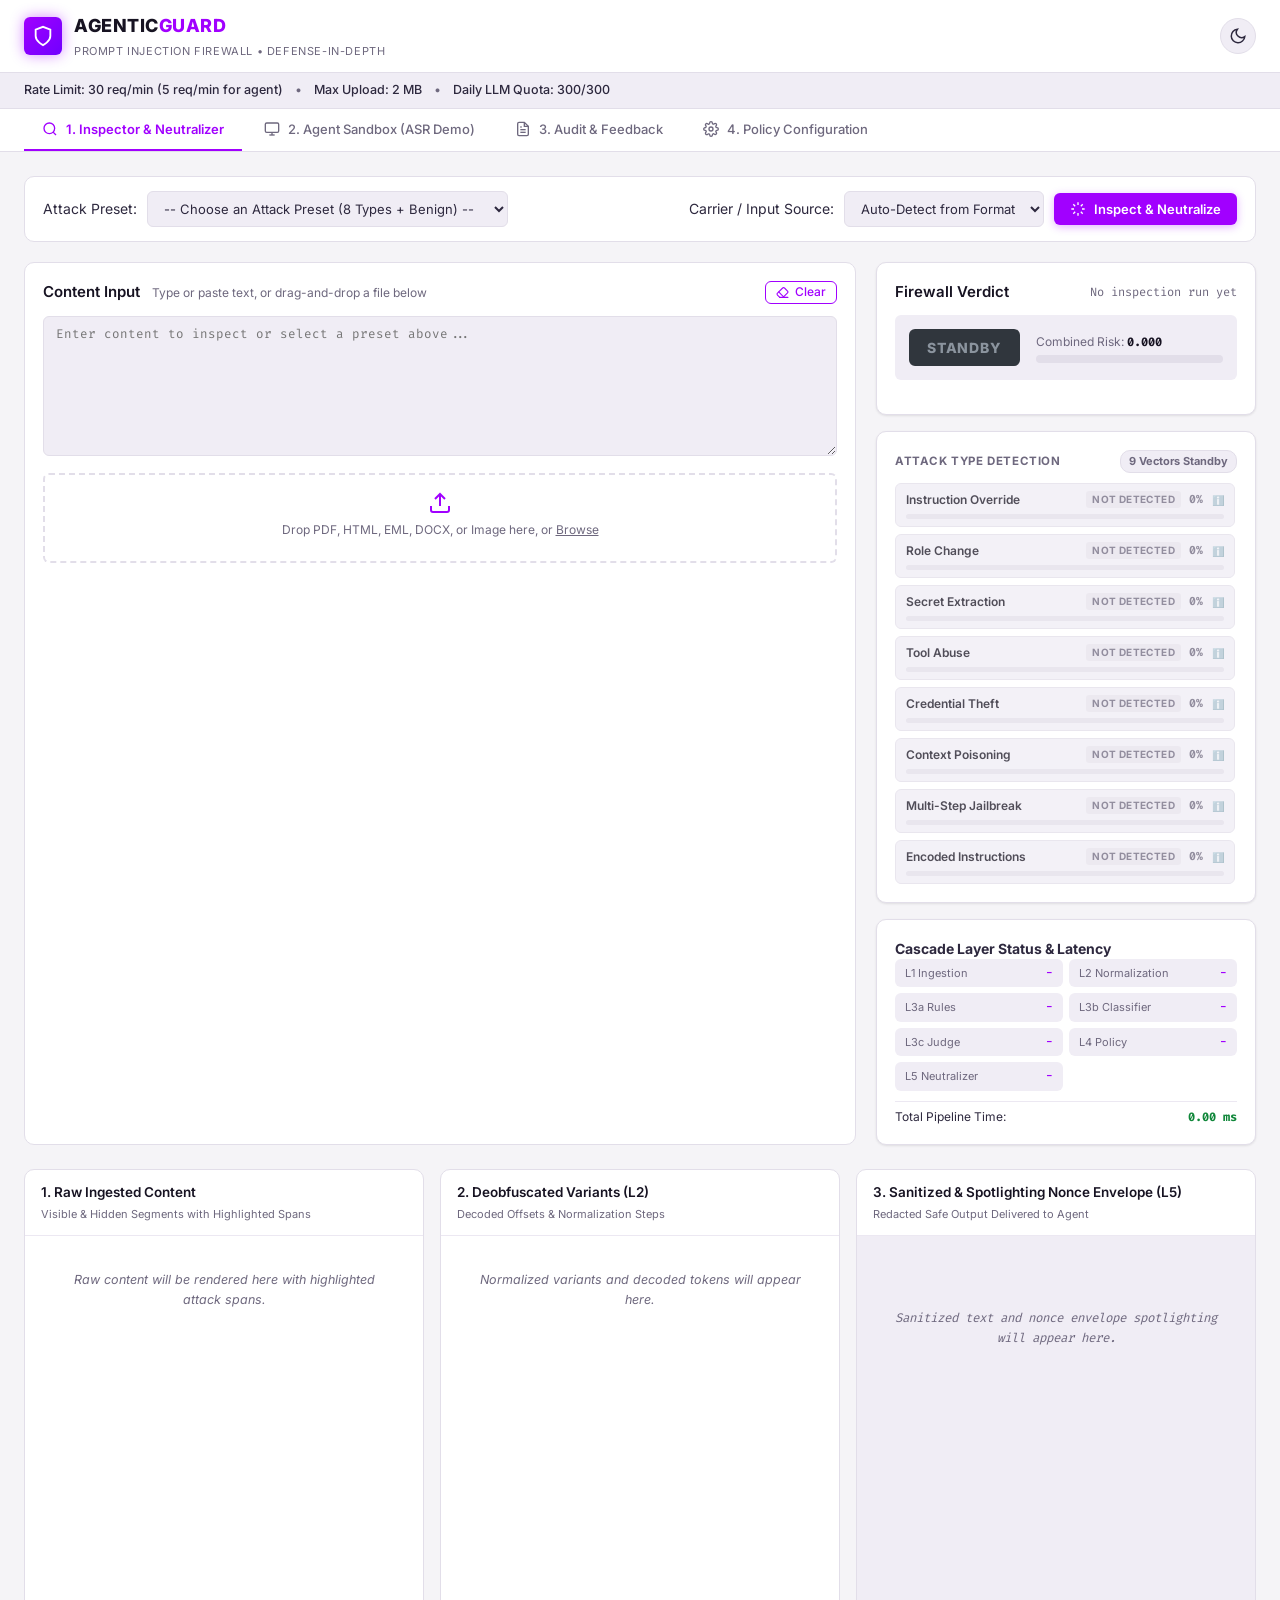
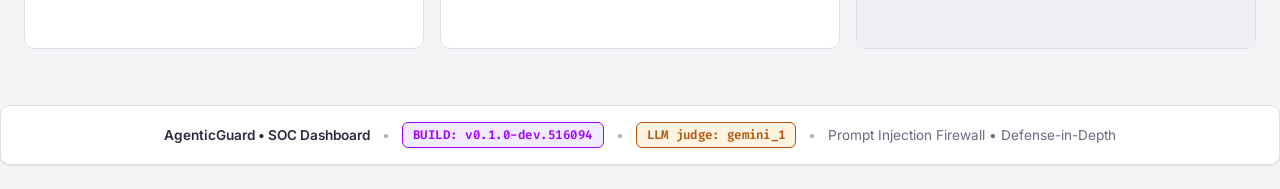
==== commit c6ec17fa: "feat: complete offline evidence pack, hidden evidence route, Tab 1 clarity, and position declaration" ====
--- a/static/index.html
+++ b/static/index.html
@@ -11,7 +11,7 @@
   <link
     href="https://fonts.googleapis.com/css2?family=Fira+Code:wght@400;500;600&family=Inter:wght@300;400;500;600;700;800&display=swap"
     rel="stylesheet">
-  <link rel="stylesheet" href="style.css?v=1791411665">
+  <link rel="stylesheet" href="style.css?v=1791494890">
   <script>
     (function () {
       var saved = localStorage.getItem("agenticguard_theme") || "light";
@@ -88,14 +88,6 @@
         </svg>
         <span>2. Agent Sandbox (ASR Demo)</span>
       </button>
-      <button class="nav-tab" data-tab="tabEval" id="navEval">
-        <svg viewBox="0 0 24 24" width="16" height="16" fill="none" stroke="currentColor" stroke-width="2">
-          <line x1="18" y1="20" x2="18" y2="10"></line>
-          <line x1="12" y1="20" x2="12" y2="4"></line>
-          <line x1="6" y1="20" x2="6" y2="14"></line>
-        </svg>
-        <span>3. Evaluation & Claims</span>
-      </button>
       <button class="nav-tab" data-tab="tabAudit" id="navAudit">
         <svg viewBox="0 0 24 24" width="16" height="16" fill="none" stroke="currentColor" stroke-width="2">
           <path d="M14 2H6a2 2 0 0 0-2 2v16a2 2 0 0 0 2 2h12a2 2 0 0 0 2-2V8z"></path>
@@ -104,7 +96,7 @@
           <line x1="16" y1="17" x2="8" y2="17"></line>
           <polyline points="10 9 9 9 8 9"></polyline>
         </svg>
-        <span>4. Audit & Feedback</span>
+        <span>3. Audit & Feedback</span>
       </button>
       <button class="nav-tab" data-tab="tabPolicy" id="navPolicy">
         <svg viewBox="0 0 24 24" width="16" height="16" fill="none" stroke="currentColor" stroke-width="2">
@@ -113,7 +105,7 @@
             d="M19.4 15a1.65 1.65 0 0 0 .33 1.82l.06.06a2 2 0 0 1 0 2.83 2 2 0 0 1-2.83 0l-.06-.06a1.65 1.65 0 0 0-1.82-.33 1.65 1.65 0 0 0-1 1.51V21a2 2 0 0 1-2 2 2 2 0 0 1-2-2v-.09A1.65 1.65 0 0 0 9 19.4a1.65 1.65 0 0 0-1.82.33l-.06.06a2 2 0 0 1-2.83 0 2 2 0 0 1 0-2.83l.06-.06a1.65 1.65 0 0 0 .33-1.82 1.65 1.65 0 0 0-1.51-1H3a2 2 0 0 1-2-2 2 2 0 0 1 2-2h.09A1.65 1.65 0 0 0 4.6 9a1.65 1.65 0 0 0-.33-1.82l-.06-.06a2 2 0 0 1 0-2.83 2 2 0 0 1 2.83 0l.06.06a1.65 1.65 0 0 0 1.82.33H9a1.65 1.65 0 0 0 1-1.51V3a2 2 0 0 1 2-2 2 2 0 0 1 2 2v.09a1.65 1.65 0 0 0 1 1.51 1.65 1.65 0 0 0 1.82-.33l.06-.06a2 2 0 0 1 2.83 0 2 2 0 0 1 0 2.83l-.06.06a1.65 1.65 0 0 0-.33 1.82V9a1.65 1.65 0 0 0 1.51 1H21a2 2 0 0 1 2 2 2 2 0 0 1-2 2h-.09a1.65 1.65 0 0 0-1.51 1z">
           </path>
         </svg>
-        <span>5. Policy Configuration</span>
+        <span>4. Policy Configuration</span>
       </button>
     </nav>
 
@@ -124,7 +116,7 @@
           <div class="preset-selector-row">
             <label for="selectPreset">Attack Preset:</label>
             <select id="selectPreset" class="soc-select">
-              <option value="">-- Choose an Attack Preset (9 Types + Benign) --</option>
+              <option value="">-- Choose an Attack Preset (8 Types + Benign) --</option>
               <option value="INSTRUCTION_OVERRIDE">1. Instruction Override: Disregard prior directions</option>
               <option value="ROLE_CHANGE">2. Role Change: DAN / Unconstrained persona</option>
               <option value="SECRET_EXTRACTION">3. Secret Extraction: Dump system instructions</option>
@@ -133,9 +125,7 @@
               <option value="CONTEXT_POISONING">6. Context Poisoning: Authority claim memo</option>
               <option value="MULTI_STEP_JAILBREAK">7. Multi-Step Jailbreak: Staged instruction turn</option>
               <option value="ENCODED_INSTRUCTIONS">8. Encoded Instructions: Base64 payload in review</option>
-              <option value="INDIRECT_PROMPT_INJECTION">9. Indirect Injection: Malicious hidden text in web carrier
-              </option>
-              <option value="BENIGN_HARD_NEGATIVE">10. Hard-Negative Benign: Pen-test workshop doc</option>
+              <option value="BENIGN_HARD_NEGATIVE">9. Hard-Negative Benign: Pen-test workshop doc</option>
             </select>
           </div>
 
@@ -409,11 +399,12 @@
         </div>
       </section>
 
-      <!-- TAB 3: EVALUATION & CLAIMS -->
-      <section class="tab-pane" id="tabEval">
+      <!-- TAB 3: EVIDENCE & DECLARED POSITION -->
+      <section class="tab-pane" id="tabEval" style="display:none">
+        <span style="display:none" class="hidden-eval-legacy-title">Evaluation &amp; Claims</span>
         <div class="eval-header-row">
           <div>
-            <h2>Benchmark Evaluation & Claims Verification (§9)</h2>
+            <h2>Evidence & Declared Position (§9)</h2>
             <p>Claims generated strictly from empirical measurements on the frozen benchmark (§0 Rule 4).</p>
             <div class="eval-meta-bar" id="evalMetaBar">
               <span class="meta-item"><span class="meta-label">Generated:</span> <strong id="evalMetaTime">-</strong></span>
@@ -423,6 +414,12 @@
             </div>
           </div>
           <div class="eval-btn-group">
+            <button class="btn-primary" id="btnRunBenchmark" title="Trigger a new live benchmark run" style="display: none;">
+              <svg viewBox="0 0 24 24" width="14" height="14" fill="none" stroke="currentColor" stroke-width="2">
+                <polygon points="5 3 19 12 5 21 5 3"></polygon>
+              </svg>
+              <span>Run Benchmark</span>
+            </button>
             <button class="btn-secondary" id="btnViewReportMarkdown" title="Read raw pre-generated markdown report">
               <svg viewBox="0 0 24 24" width="14" height="14" fill="none" stroke="currentColor" stroke-width="2">
                 <path d="M14 2H6a2 2 0 0 0-2 2v16a2 2 0 0 0 2 2h12a2 2 0 0 0 2-2V8z"></path>
@@ -444,6 +441,20 @@
           </div>
         </div>
 
+        <!-- Benchmark Progress Panel -->
+        <div id="benchmarkProgressPanel" class="hidden" style="margin-top: 15px; padding: 15px; background: var(--bg-card); border: 1px solid var(--border-color); border-radius: var(--radius-md);">
+          <div style="display: flex; justify-content: space-between; align-items: center; margin-bottom: 10px;">
+            <strong id="benchmarkProgressText">Running Benchmark: 0/0 (ETA: --)</strong>
+            <div>
+              <span id="benchmarkActiveProvider" style="margin-right: 15px; font-size: 13px; color: var(--text-secondary);">Status: starting</span>
+              <button class="btn-secondary small" id="btnCancelBenchmark">Cancel</button>
+            </div>
+          </div>
+          <div class="progress-bar-bg" style="height: 8px; border-radius: 4px; overflow: hidden; background: var(--bg-body);">
+            <div class="progress-bar-fill" id="benchmarkProgressBar" style="width: 0%; height: 100%; background: var(--primary-color); transition: width 0.3s;"></div>
+          </div>
+        </div>
+
         <!-- Timeout and Error Banner -->
         <div class="eval-error-panel hidden" id="panelEvalError">
           <div class="eval-error-content">
@@ -462,30 +473,64 @@
           <pre class="eval-markdown-body" id="textReportMarkdown">Loading report...</pre>
         </div>
 
-        <!-- Claims Verification Checklist Cards -->
-        <div class="claims-cards-grid">
-          <!-- Card 1: F3 Claim -->
-          <div class="claim-card" id="cardClaimF3">
-            <div class="card-badge" id="badgeClaimF3">CHECKING</div>
-            <h3>F3 Claim: All 9 Attack Types</h3>
-            <p id="descClaimF3">Requires &ge; 7 categories detected (n &ge; 15, flagged-recall &ge; 0.80, correct-recall &ge; 0.70).</p>
-            <div class="claim-stat" id="statClaimF3">Measured: - | Threshold: &ge; 7 detected</div>
-          </div>
-
-          <!-- Card 2: D2 Claim -->
-          <div class="claim-card" id="cardClaimD2">
-            <div class="card-badge" id="badgeClaimD2">CHECKING</div>
-            <h3>D2 Claim: Deep Defense on Text & Structured Input</h3>
-            <p id="descClaimD2">Requires overall flagged-recall &ge; 90%, FPR &le; 5%, and residual attack rate &le; 5%.</p>
-            <div class="claim-stat" id="statClaimD2">Measured: - | Threshold: &ge; 90% Recall, &le; 5% FPR</div>
-          </div>
-
-          <!-- Card 3: D3 Claim (Not Claimed) -->
-          <div class="claim-card claim-card-disabled" id="cardClaimD3">
-            <div class="card-badge grey" id="badgeClaimD3">NOT CLAIMED</div>
-            <h3>D3: Not Claimed</h3>
-            <p id="descClaimD3">Requires &ge; 85% recall and &le; 5% FPR across all 11 sources including OCR. Not claimed in current release.</p>
-            <div class="claim-stat muted" id="statClaimD3">Status: Not claimed (Scope: text + structured data)</div>
+        <!-- Declared Position Card -->
+        <div class="highest-claim-banner" id="declaredPositionCard" style="background: var(--bg-card); border-left: 4px solid var(--accent-primary); padding: 15px; margin-bottom: 20px; border-radius: 4px;">
+          <div style="display: flex; justify-content: space-between; align-items: flex-start; flex-wrap: wrap;">
+            <div>
+              <h3 style="margin: 0; color: var(--text-bright);">Declared Position: <span id="declaredPositionValue" style="color: var(--accent-primary);">INCONCLUSIVE</span></h3>
+              <p style="margin: 5px 0 10px 0; font-size: 13px; color: var(--text-secondary);">Empirical verification on dev split.</p>
+              
+              <div style="display: flex; gap: 20px; flex-wrap: wrap; margin-bottom: 15px; font-size: 13px;">
+                <div><strong>N:</strong> <span id="declN">-</span></div>
+                <div><strong>Thresholds:</strong> &ge; 7 attack types detected</div>
+                <div><strong>Mode:</strong> <span id="declMode">full_cascade</span></div>
+                <div><strong>Provider Mix:</strong> <span id="declProvider">-</span></div>
+              </div>
+              
+              <div style="font-size: 13px;">
+                <strong style="color: var(--text-bright);">Evidence Justification:</strong>
+                <p id="declEvidence" style="margin: 4px 0 10px 0; color: var(--text-muted);"></p>
+                <strong style="color: var(--text-bright);">Known Limits & Excluded Cells:</strong>
+                <ul id="declLimits" style="margin: 4px 0 0 20px; color: var(--text-muted); padding: 0;">
+                  <li><strong>D3:</strong> Missing OCR/multimodal evaluation coverage (Tesseract optional).</li>
+                </ul>
+              </div>
+            </div>
+            <div style="text-align: right;">
+              <button class="btn-secondary small" id="btnExportClaims">Download Evidence (JSON)</button>
+              <button class="btn-secondary small" id="btnExportMarkdown" style="margin-top: 8px; display: block;">Download POSITION.md</button>
+            </div>
+          </div>
+        </div>
+
+        <div class="eval-tables-grid" style="margin-bottom: 20px;">
+          <!-- Ablation Study -->
+          <div class="eval-table-box" style="flex: 1;">
+            <h3>Ablation Study (Rules vs LLM vs Combined)</h3>
+            <table class="soc-table" id="tableAblation">
+              <thead>
+                <tr>
+                  <th>Mode</th>
+                  <th>Flagged Recall</th>
+                  <th>FPR</th>
+                  <th>F1 Score</th>
+                </tr>
+              </thead>
+              <tbody id="tbodyAblation">
+                <tr><td colspan="4" class="loading">Loading ablation metrics...</td></tr>
+              </tbody>
+            </table>
+          </div>
+          <!-- Supporting Features -->
+          <div class="eval-table-box" style="flex: 1;">
+            <h3>Supporting Features (Real System State)</h3>
+            <ul id="listSupportingFeatures" style="list-style: none; padding: 0; margin: 0; font-size: 13.5px; color: var(--text-muted);">
+               <li style="margin-bottom: 8px;"><strong>Observability:</strong> /api/health endpoint active; per-layer latency tracked.</li>
+               <li style="margin-bottom: 8px;"><strong>Fault Tolerance:</strong> Circuit breaker implemented. LLM Failover chain available.</li>
+               <li style="margin-bottom: 8px;"><strong>Privacy:</strong> L5 Neutralizer redaction capability.</li>
+               <li style="margin-bottom: 8px;"><strong>Human Oversight:</strong> Tab 4 human-in-the-loop review queue active.</li>
+               <li style="margin-bottom: 8px;"><strong>Trainability:</strong> Telemetry captured in local SQLite for fine-tuning.</li>
+            </ul>
           </div>
         </div>
 
@@ -812,7 +857,7 @@
       <div class="soc-footer-content">
         <span class="footer-brand">AgenticGuard &bull; SOC Dashboard</span>
         <span class="footer-sep">•</span>
-        <span class="build-version-tag" id="footerBuildLabel">BUILD: <span id="buildVersionValue">v0.1.0-dev.466986</span></span>
+        <span class="build-version-tag" id="footerBuildLabel">BUILD: <span id="buildVersionValue">v0.1.0-dev.516094</span></span>
         <span class="footer-sep">•</span>
         <span class="llm-judge-tag" id="footerLlmJudge">LLM judge: gemini_1</span>
         <span class="footer-sep">•</span>
@@ -824,7 +869,7 @@
     <div class="soc-toast" id="socToast"></div>
   </div>
 
-  <script src="app.js?v=1791466986"></script>
+  <script src="app.js?v=1791516094"></script>
 </body>
 
 </html>
--- a/static/style.css
+++ b/static/style.css
@@ -794,6 +794,20 @@
   color: var(--text-muted);
   min-width: 34px;
   text-align: right;
+  cursor: help;
+}
+
+.pct-tooltip-icon {
+  font-size: 10px;
+  opacity: 0.65;
+  margin-left: 2px;
+  cursor: help;
+  display: inline-block;
+  vertical-align: middle;
+}
+
+.pct-tooltip-icon:hover {
+  opacity: 1;
 }
 
 .attack-detection-row.detected .attack-row-pct {
@@ -1380,6 +1394,10 @@
 .claim-card.fail {
   border-color: rgba(248, 81, 73, 0.4);
 }
+.claim-card.inconclusive {
+  border-color: rgba(245, 158, 11, 0.4);
+  opacity: 0.8;
+}
 
 .card-badge {
   position: absolute;
@@ -1395,6 +1413,7 @@
 
 .card-badge.pass { background: var(--accent-green-bg); color: var(--accent-green); }
 .card-badge.fail { background: var(--accent-red-bg); color: var(--accent-red); }
+.card-badge.inconclusive { background: rgba(245, 158, 11, 0.1); color: var(--accent-orange); border-color: var(--accent-orange); }
 
 .claim-card h3 {
   font-size: 15px;
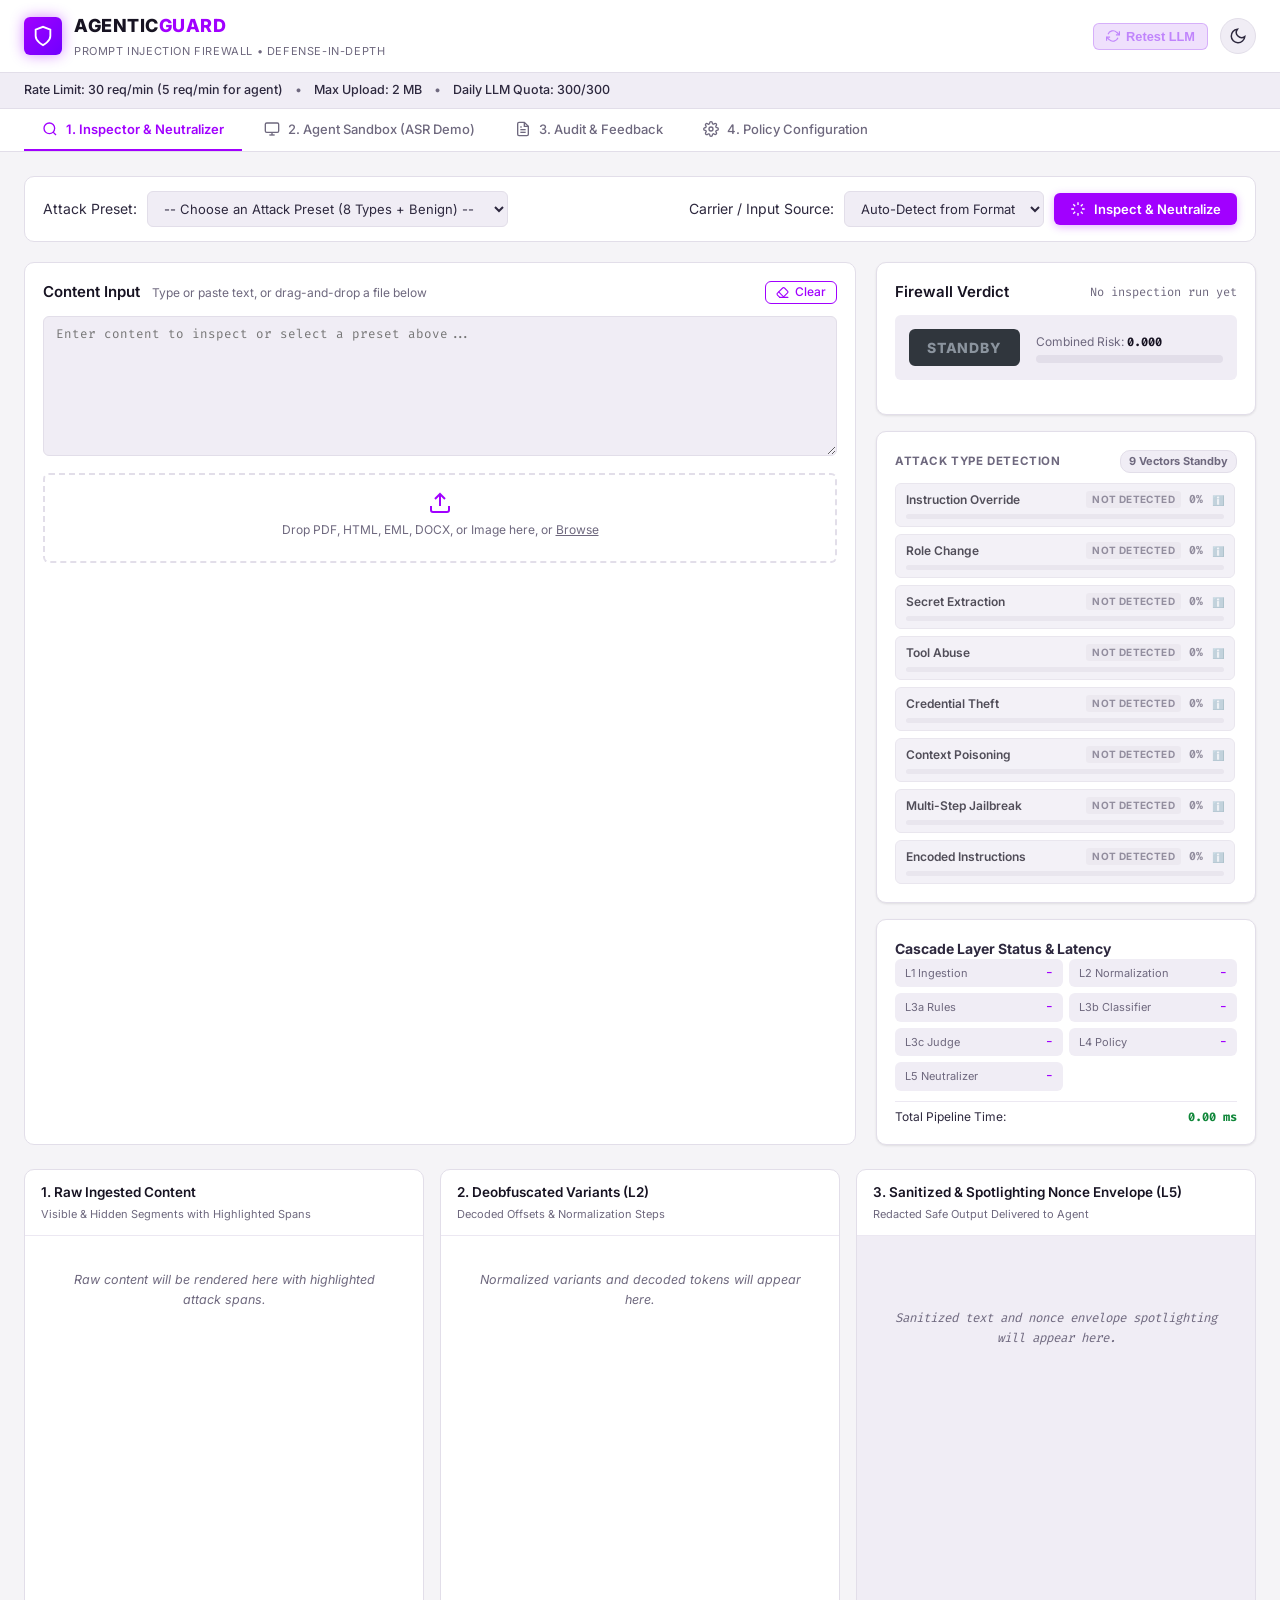
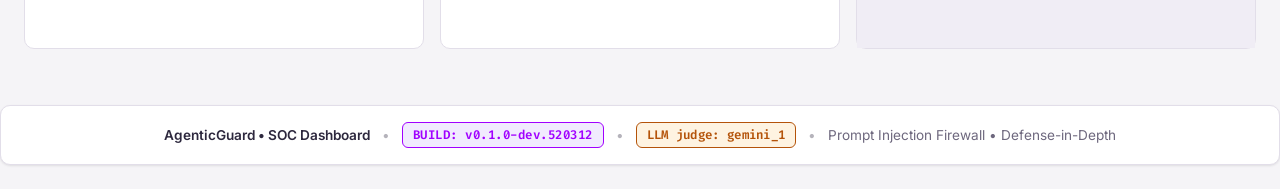
==== commit b13a06c5: "feat: LLM provider recovery, centralized env loading, 429 quota handling, health cleanup, and test s" ====
--- a/static/index.html
+++ b/static/index.html
@@ -11,7 +11,7 @@
   <link
     href="https://fonts.googleapis.com/css2?family=Fira+Code:wght@400;500;600&family=Inter:wght@300;400;500;600;700;800&display=swap"
     rel="stylesheet">
-  <link rel="stylesheet" href="style.css?v=1791494890">
+  <link rel="stylesheet" href="style.css?v=1791520253">
   <script>
     (function () {
       var saved = localStorage.getItem("agenticguard_theme") || "light";
@@ -41,6 +41,14 @@
       </div>
 
       <div class="header-actions">
+        <button class="btn-retest-llm" id="btnRetestLlm" title="Retest all configured LLM providers (makes 1 tiny real call per provider)">
+          <svg viewBox="0 0 24 24" width="14" height="14" fill="none" stroke="currentColor" stroke-width="2" class="retest-icon">
+            <polyline points="23 4 23 10 17 10"></polyline>
+            <polyline points="1 20 1 14 7 14"></polyline>
+            <path d="M3.51 9a9 9 0 0 1 14.85-3.36L23 10M1 14l4.64 4.36A9 9 0 0 0 20.49 15"></path>
+          </svg>
+          <span class="btn-text">Retest LLM</span>
+        </button>
         <button class="theme-toggle-btn" id="themeToggleBtn" aria-label="Toggle dark and light mode" title="Toggle color theme">
           <svg class="sun-icon" viewBox="0 0 24 24" width="18" height="18" fill="none" stroke="currentColor" stroke-width="2">
             <circle cx="12" cy="12" r="5"></circle>
@@ -857,7 +865,7 @@
       <div class="soc-footer-content">
         <span class="footer-brand">AgenticGuard &bull; SOC Dashboard</span>
         <span class="footer-sep">•</span>
-        <span class="build-version-tag" id="footerBuildLabel">BUILD: <span id="buildVersionValue">v0.1.0-dev.516094</span></span>
+        <span class="build-version-tag" id="footerBuildLabel">BUILD: <span id="buildVersionValue">v0.1.0-dev.520312</span></span>
         <span class="footer-sep">•</span>
         <span class="llm-judge-tag" id="footerLlmJudge">LLM judge: gemini_1</span>
         <span class="footer-sep">•</span>
@@ -865,11 +873,35 @@
       </div>
     </footer>
 
+    <!-- Retest LLM Results Modal (§2) -->
+    <div class="soc-modal-overlay" id="modalRetestOverlay" style="display: none;">
+      <div class="soc-modal-card">
+        <div class="soc-modal-header">
+          <div class="modal-title-group">
+            <svg viewBox="0 0 24 24" width="18" height="18" fill="none" stroke="currentColor" stroke-width="2">
+              <polyline points="23 4 23 10 17 10"></polyline>
+              <polyline points="1 20 1 14 7 14"></polyline>
+              <path d="M3.51 9a9 9 0 0 1 14.85-3.36L23 10M1 14l4.64 4.36A9 9 0 0 0 20.49 15"></path>
+            </svg>
+            <h3>LLM Provider Retest Results</h3>
+          </div>
+          <button class="modal-close-btn" id="modalRetestClose" aria-label="Close modal">&times;</button>
+        </div>
+        <div class="soc-modal-body" id="modalRetestBody">
+          <!-- Populated by JS -->
+        </div>
+        <div class="soc-modal-footer">
+          <span class="modal-footer-note" id="modalRetestSummary"></span>
+          <button class="btn-secondary" id="modalRetestDismiss">Dismiss</button>
+        </div>
+      </div>
+    </div>
+
     <!-- Global Notification Toast -->
     <div class="soc-toast" id="socToast"></div>
   </div>
 
-  <script src="app.js?v=1791516094"></script>
+  <script src="app.js?v=1791520312"></script>
 </body>
 
 </html>
--- a/static/style.css
+++ b/static/style.css
@@ -2103,3 +2103,196 @@
   border-color: var(--accent-amber, #f59e0b);
 }
 
+/* Retest LLM Header Button (§2) */
+.btn-retest-llm {
+  display: inline-flex;
+  align-items: center;
+  gap: 6px;
+  background: rgba(147, 51, 234, 0.15);
+  color: #c084fc;
+  border: 1px solid rgba(168, 85, 247, 0.35);
+  padding: 5px 12px;
+  border-radius: var(--radius-sm, 6px);
+  font-size: 0.8rem;
+  font-weight: 600;
+  cursor: pointer;
+  transition: all 0.2s ease;
+}
+
+.btn-retest-llm:hover {
+  background: rgba(147, 51, 234, 0.28);
+  border-color: rgba(168, 85, 247, 0.6);
+  color: #e9d5ff;
+  box-shadow: 0 0 12px rgba(168, 85, 247, 0.25);
+}
+
+.btn-retest-llm:active {
+  transform: translateY(1px);
+}
+
+.btn-retest-llm.loading svg {
+  animation: spin 0.8s linear infinite;
+}
+
+@keyframes spin {
+  from { transform: rotate(0deg); }
+  to { transform: rotate(360deg); }
+}
+
+/* Modal Overlay & Card (§2) */
+.soc-modal-overlay {
+  position: fixed;
+  inset: 0;
+  background: rgba(0, 0, 0, 0.75);
+  backdrop-filter: blur(4px);
+  display: flex;
+  align-items: center;
+  justify-content: center;
+  z-index: 9999;
+  padding: 16px;
+}
+
+.soc-modal-card {
+  background: var(--bg-card, #131722);
+  border: 1px solid var(--border-color, rgba(255, 255, 255, 0.12));
+  border-radius: 10px;
+  width: 100%;
+  max-width: 720px;
+  box-shadow: 0 16px 40px rgba(0, 0, 0, 0.6), 0 0 20px rgba(168, 85, 247, 0.15);
+  overflow: hidden;
+  animation: modalIn 0.2s ease-out;
+}
+
+@keyframes modalIn {
+  from { opacity: 0; transform: scale(0.96) translateY(-10px); }
+  to { opacity: 1; transform: scale(1) translateY(0); }
+}
+
+.soc-modal-header {
+  display: flex;
+  align-items: center;
+  justify-content: space-between;
+  padding: 14px 18px;
+  border-bottom: 1px solid var(--border-color, rgba(255, 255, 255, 0.08));
+  background: rgba(255, 255, 255, 0.02);
+}
+
+.modal-title-group {
+  display: flex;
+  align-items: center;
+  gap: 8px;
+  color: #c084fc;
+}
+
+.modal-title-group h3 {
+  margin: 0;
+  font-size: 1rem;
+  font-weight: 600;
+  color: var(--text-bright, #fff);
+}
+
+.modal-close-btn {
+  background: transparent;
+  border: none;
+  font-size: 1.4rem;
+  line-height: 1;
+  color: var(--text-muted, #94a3b8);
+  cursor: pointer;
+  padding: 2px 6px;
+  border-radius: 4px;
+}
+
+.modal-close-btn:hover {
+  color: var(--text-bright, #fff);
+  background: rgba(255, 255, 255, 0.06);
+}
+
+.soc-modal-body {
+  padding: 16px 18px;
+  max-height: 65vh;
+  overflow-y: auto;
+}
+
+.soc-modal-footer {
+  display: flex;
+  align-items: center;
+  justify-content: space-between;
+  padding: 12px 18px;
+  border-top: 1px solid var(--border-color, rgba(255, 255, 255, 0.08));
+  background: rgba(255, 255, 255, 0.02);
+}
+
+.modal-footer-note {
+  font-size: 0.8rem;
+  color: var(--text-muted, #94a3b8);
+  font-family: var(--font-mono, monospace);
+}
+
+/* Retest Table */
+.retest-table {
+  width: 100%;
+  border-collapse: collapse;
+  font-size: 0.82rem;
+}
+
+.retest-table th {
+  text-align: left;
+  padding: 8px 10px;
+  font-size: 0.72rem;
+  text-transform: uppercase;
+  color: var(--text-muted, #94a3b8);
+  border-bottom: 1px solid rgba(255, 255, 255, 0.1);
+}
+
+.retest-table td {
+  padding: 10px;
+  border-bottom: 1px solid rgba(255, 255, 255, 0.05);
+  vertical-align: middle;
+}
+
+.badge-status {
+  display: inline-block;
+  padding: 2px 8px;
+  border-radius: 4px;
+  font-weight: 600;
+  font-size: 0.75rem;
+  font-family: var(--font-mono, monospace);
+}
+
+.badge-ok {
+  background: rgba(16, 185, 129, 0.15);
+  color: #34d399;
+  border: 1px solid rgba(16, 185, 129, 0.3);
+}
+
+.badge-invalid {
+  background: rgba(239, 68, 68, 0.15);
+  color: #f87171;
+  border: 1px solid rgba(239, 68, 68, 0.3);
+}
+
+.badge-minute {
+  background: rgba(245, 158, 11, 0.15);
+  color: #fbbf24;
+  border: 1px solid rgba(245, 158, 11, 0.3);
+}
+
+.badge-daily {
+  background: rgba(236, 72, 153, 0.15);
+  color: #f472b6;
+  border: 1px solid rgba(236, 72, 153, 0.3);
+}
+
+.badge-network {
+  background: rgba(59, 130, 246, 0.15);
+  color: #60a5fa;
+  border: 1px solid rgba(59, 130, 246, 0.3);
+}
+
+.badge-unconf {
+  background: rgba(148, 163, 184, 0.1);
+  color: #94a3b8;
+  border: 1px solid rgba(148, 163, 184, 0.2);
+}
+
+
